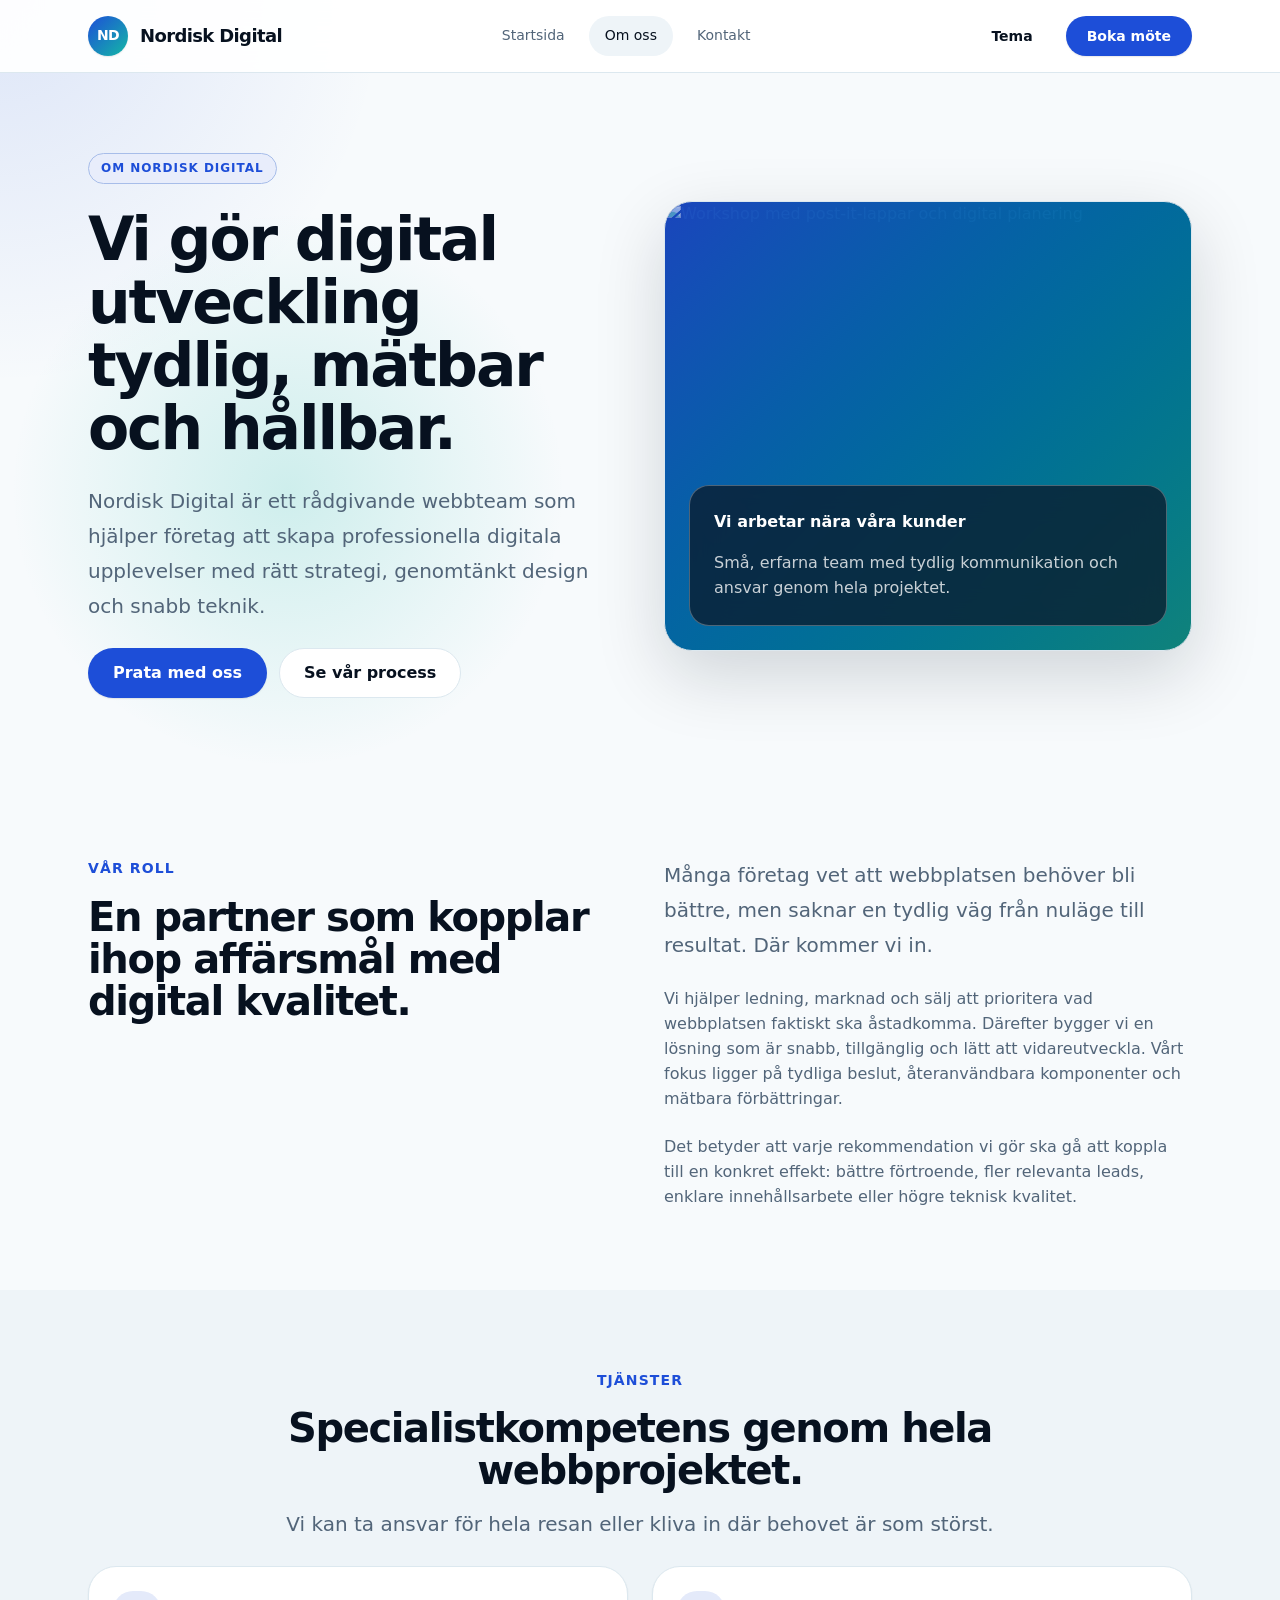
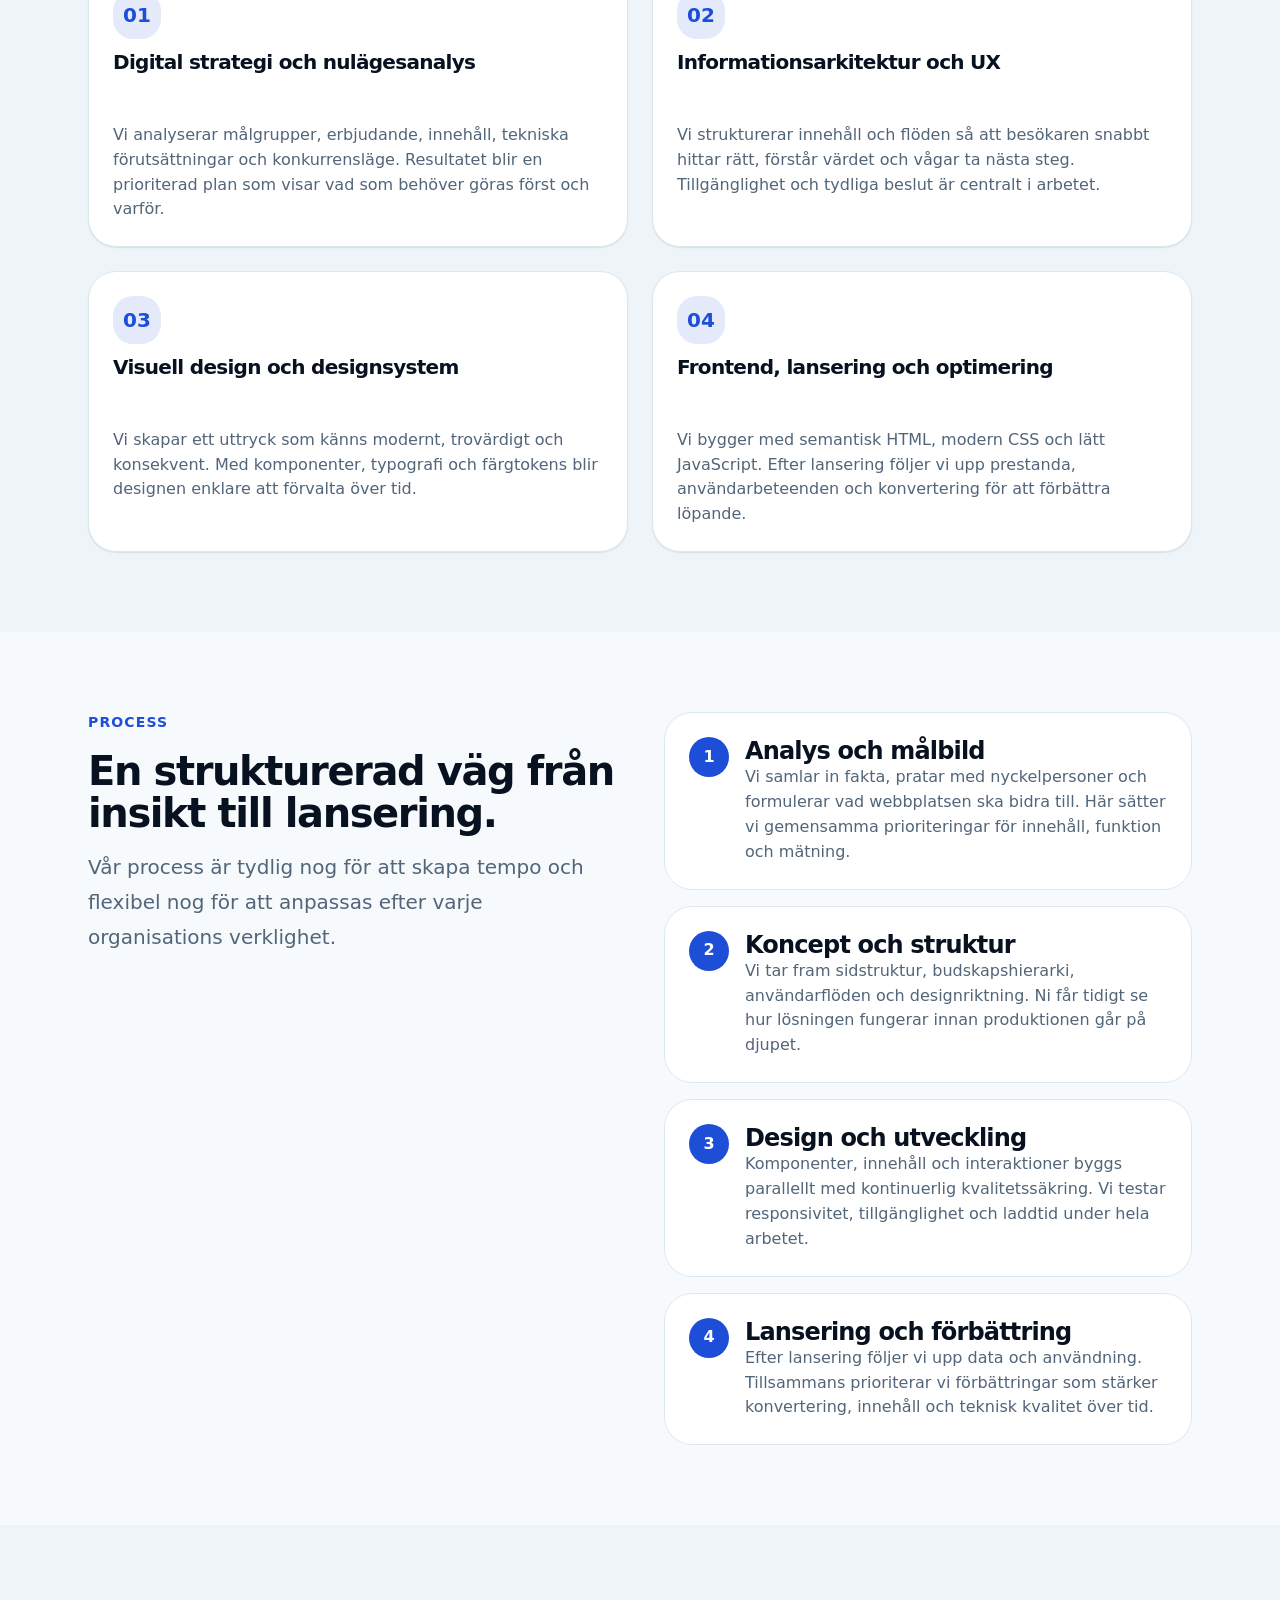
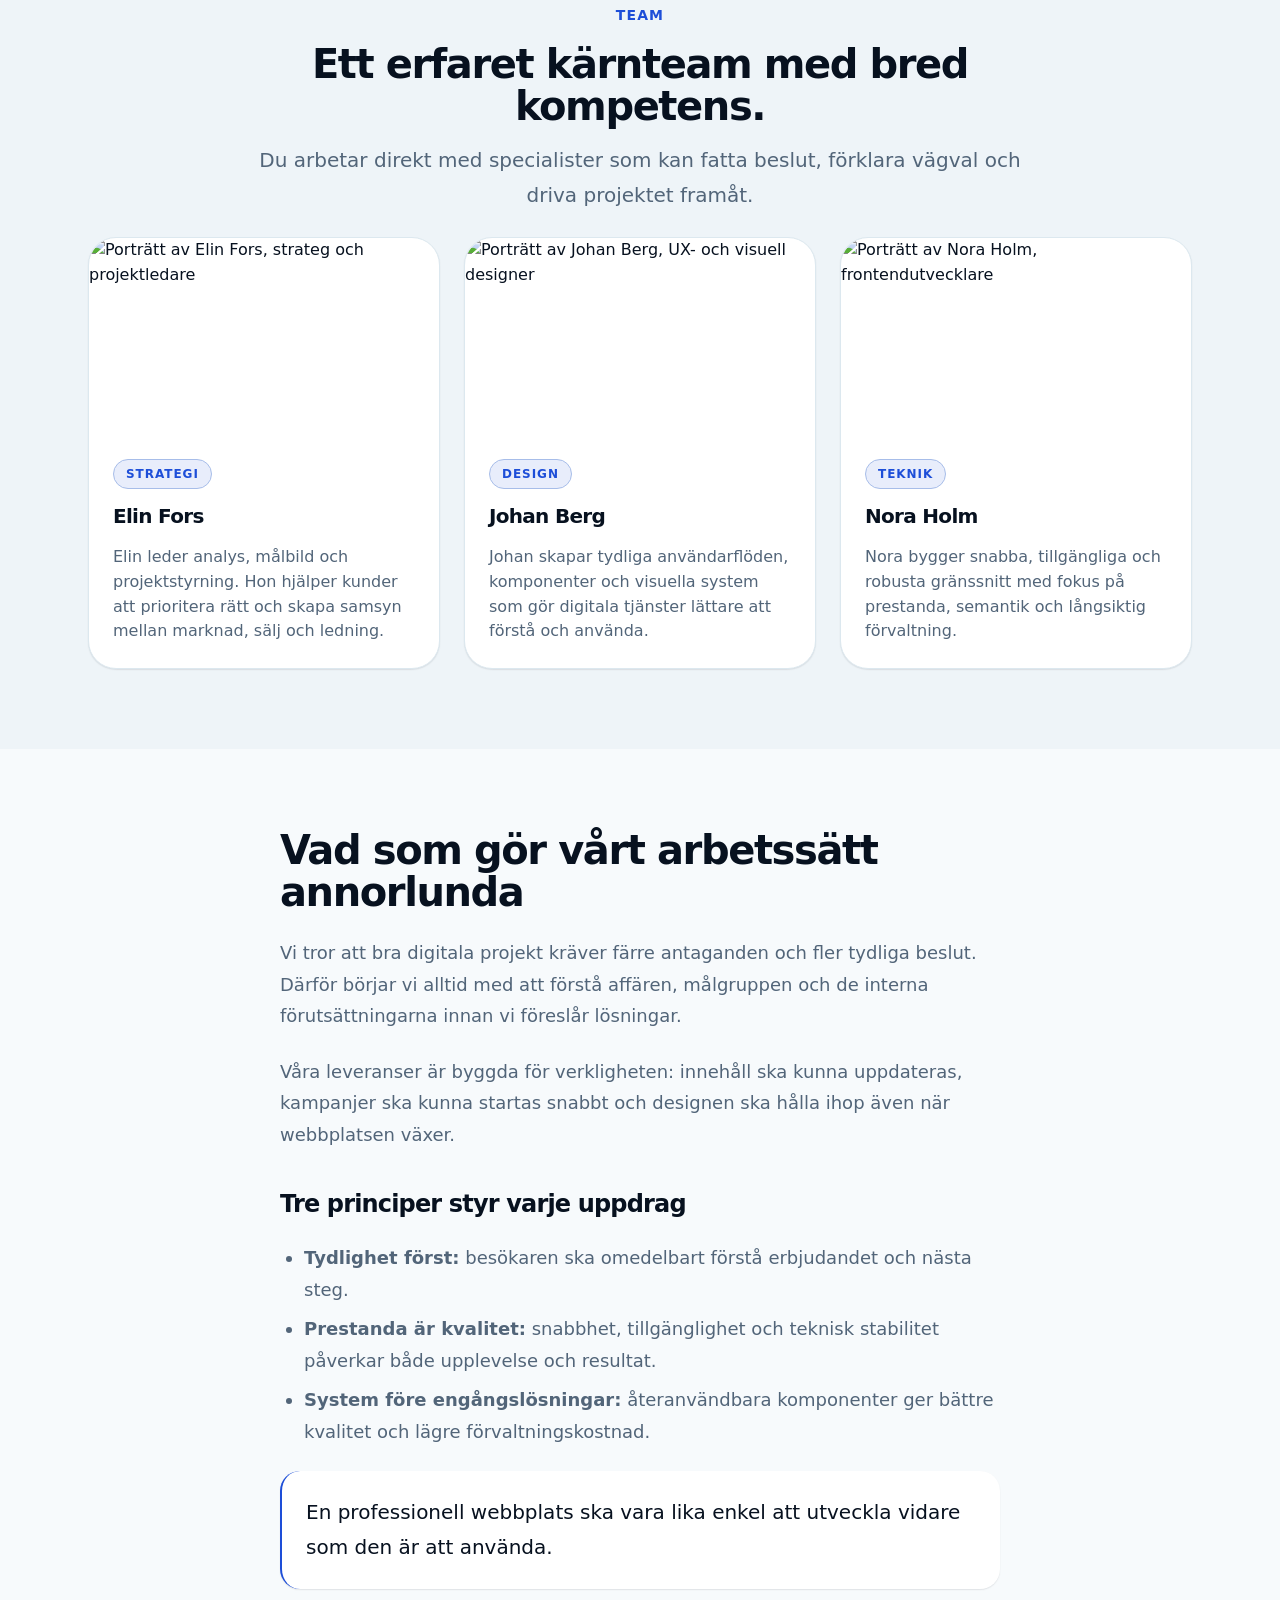
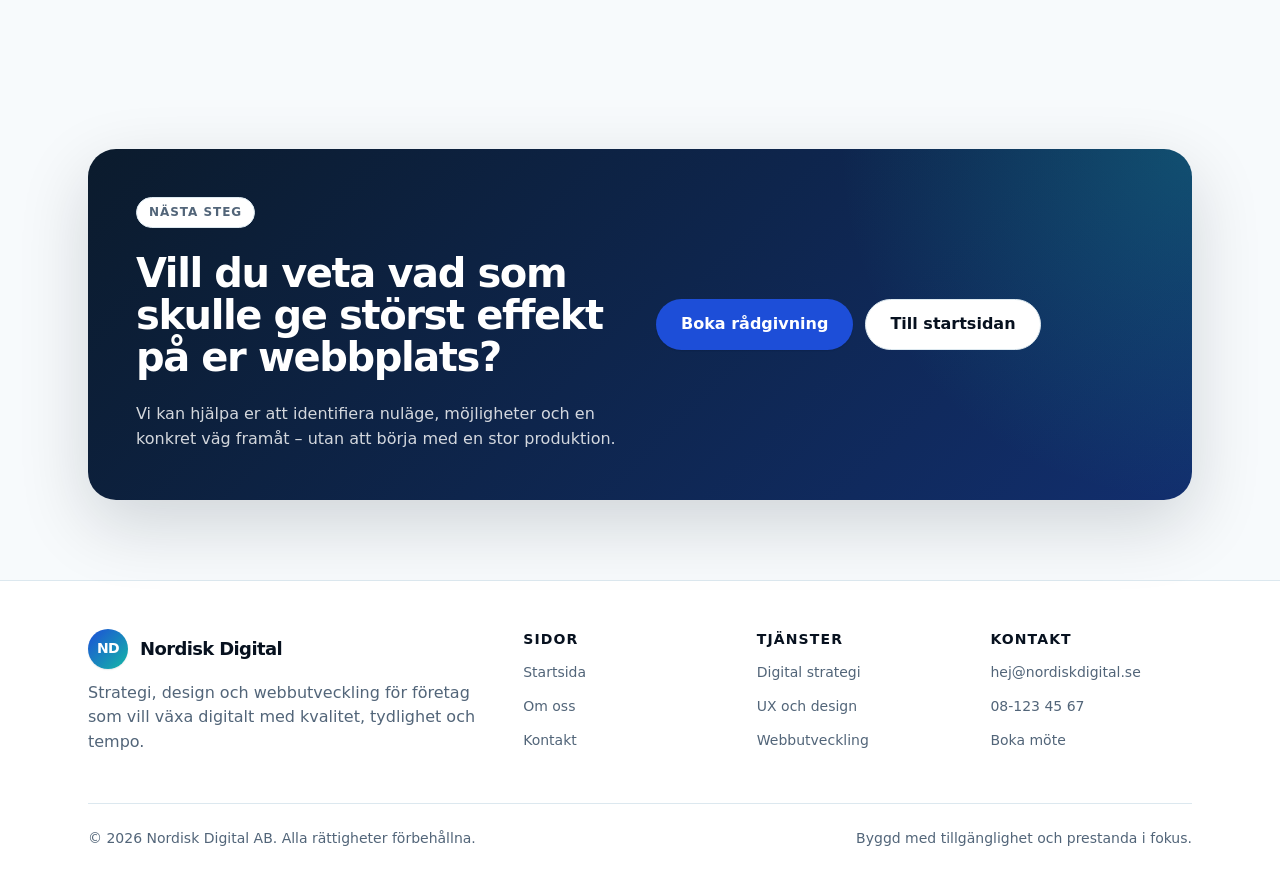
==== about.html @ 312b7e84 "Generate site via Klar (6 files)" ====
<!DOCTYPE html>
<html lang="sv">
<head>
  <meta charset="utf-8" />
  <meta name="viewport" content="width=device-width, initial-scale=1" />
  <title>Om oss | Nordisk Digital</title>
  <meta name="description" content="Lär känna Nordisk Digital: ett svenskt team för digital strategi, UX, design och webbutveckling. Läs om våra tjänster, vår process och vårt team." />
  <link rel="canonical" href="about.html" />
  <link rel="stylesheet" href="/style.css" />
  <script src="script.js" defer></script>
</head>
<body>
  <header class="site-header">
    <div class="container header-inner">
      <a class="brand" href="index.html" aria-label="Nordisk Digital startsida">
        <span class="brand-mark">ND</span>
        <span>Nordisk Digital</span>
      </a>

      <nav class="nav-menu" id="primary-navigation" aria-label="Huvudmeny">
        <a class="nav-link" href="index.html">Startsida</a>
        <a class="nav-link" href="about.html" aria-current="page">Om oss</a>
        <a class="nav-link" href="contact.html">Kontakt</a>
      </nav>

      <div class="header-actions">
        <button class="btn btn-ghost" type="button" aria-label="Toggle theme">Tema</button>
        <a class="btn btn-primary" href="contact.html">Boka möte</a>
      </div>

      <button class="mobile-toggle" type="button" aria-label="Öppna meny" aria-expanded="false" aria-controls="primary-navigation">
        <span class="mobile-toggle__bars"></span>
      </button>
    </div>
  </header>

  <main>
    <section class="hero">
      <div class="container hero__grid">
        <div class="hero__content reveal">
          <span class="badge badge-primary">Om Nordisk Digital</span>
          <h1>Vi gör digital utveckling tydlig, mätbar och hållbar.</h1>
          <p class="hero__lead">Nordisk Digital är ett rådgivande webbteam som hjälper företag att skapa professionella digitala upplevelser med rätt strategi, genomtänkt design och snabb teknik.</p>
          <div class="hero__actions">
            <a class="btn btn-primary btn-lg" href="contact.html">Prata med oss</a>
            <a class="btn btn-outline btn-lg" href="#process">Se vår process</a>
          </div>
        </div>

        <div class="hero__visual reveal">
          <img src="https://images.unsplash.com/photo-1517245386807-bb43f82c33c4?auto=format&fit=crop&w=1400&q=80" alt="Workshop med post-it-lappar och digital planering" />
          <div class="hero-panel">
            <strong>Vi arbetar nära våra kunder</strong>
            <p>Små, erfarna team med tydlig kommunikation och ansvar genom hela projektet.</p>
          </div>
        </div>
      </div>
    </section>

    <section class="section pt-0">
      <div class="container split">
        <div class="section-heading reveal">
          <span class="section-kicker">Vår roll</span>
          <h2>En partner som kopplar ihop affärsmål med digital kvalitet.</h2>
        </div>
        <div class="stack reveal">
          <p class="lead">Många företag vet att webbplatsen behöver bli bättre, men saknar en tydlig väg från nuläge till resultat. Där kommer vi in.</p>
          <p>Vi hjälper ledning, marknad och sälj att prioritera vad webbplatsen faktiskt ska åstadkomma. Därefter bygger vi en lösning som är snabb, tillgänglig och lätt att vidareutveckla. Vårt fokus ligger på tydliga beslut, återanvändbara komponenter och mätbara förbättringar.</p>
          <p>Det betyder att varje rekommendation vi gör ska gå att koppla till en konkret effekt: bättre förtroende, fler relevanta leads, enklare innehållsarbete eller högre teknisk kvalitet.</p>
        </div>
      </div>
    </section>

    <section class="section section-muted">
      <div class="container stack">
        <div class="section-heading section-heading--center reveal">
          <span class="section-kicker">Tjänster</span>
          <h2>Specialistkompetens genom hela webbprojektet.</h2>
          <p class="lead">Vi kan ta ansvar för hela resan eller kliva in där behovet är som störst.</p>
        </div>

        <div class="grid grid-cols-1 md:grid-cols-2 gap-6">
          <article class="card service-card reveal">
            <div class="card__header">
              <span class="icon-box">01</span>
              <h3 class="card__title">Digital strategi och nulägesanalys</h3>
            </div>
            <div class="card__body">
              <p class="card__text">Vi analyserar målgrupper, erbjudande, innehåll, tekniska förutsättningar och konkurrensläge. Resultatet blir en prioriterad plan som visar vad som behöver göras först och varför.</p>
            </div>
          </article>

          <article class="card service-card reveal">
            <div class="card__header">
              <span class="icon-box">02</span>
              <h3 class="card__title">Informationsarkitektur och UX</h3>
            </div>
            <div class="card__body">
              <p class="card__text">Vi strukturerar innehåll och flöden så att besökaren snabbt hittar rätt, förstår värdet och vågar ta nästa steg. Tillgänglighet och tydliga beslut är centralt i arbetet.</p>
            </div>
          </article>

          <article class="card service-card reveal">
            <div class="card__header">
              <span class="icon-box">03</span>
              <h3 class="card__title">Visuell design och designsystem</h3>
            </div>
            <div class="card__body">
              <p class="card__text">Vi skapar ett uttryck som känns modernt, trovärdigt och konsekvent. Med komponenter, typografi och färgtokens blir designen enklare att förvalta över tid.</p>
            </div>
          </article>

          <article class="card service-card reveal">
            <div class="card__header">
              <span class="icon-box">04</span>
              <h3 class="card__title">Frontend, lansering och optimering</h3>
            </div>
            <div class="card__body">
              <p class="card__text">Vi bygger med semantisk HTML, modern CSS och lätt JavaScript. Efter lansering följer vi upp prestanda, användarbeteenden och konvertering för att förbättra löpande.</p>
            </div>
          </article>
        </div>
      </div>
    </section>

    <section class="section" id="process">
      <div class="container split">
        <div class="section-heading reveal">
          <span class="section-kicker">Process</span>
          <h2>En strukturerad väg från insikt till lansering.</h2>
          <p class="lead">Vår process är tydlig nog för att skapa tempo och flexibel nog för att anpassas efter varje organisations verklighet.</p>
        </div>

        <div class="process-list">
          <article class="process-step reveal">
            <div>
              <h3>Analys och målbild</h3>
              <p>Vi samlar in fakta, pratar med nyckelpersoner och formulerar vad webbplatsen ska bidra till. Här sätter vi gemensamma prioriteringar för innehåll, funktion och mätning.</p>
            </div>
          </article>

          <article class="process-step reveal">
            <div>
              <h3>Koncept och struktur</h3>
              <p>Vi tar fram sidstruktur, budskapshierarki, användarflöden och designriktning. Ni får tidigt se hur lösningen fungerar innan produktionen går på djupet.</p>
            </div>
          </article>

          <article class="process-step reveal">
            <div>
              <h3>Design och utveckling</h3>
              <p>Komponenter, innehåll och interaktioner byggs parallellt med kontinuerlig kvalitetssäkring. Vi testar responsivitet, tillgänglighet och laddtid under hela arbetet.</p>
            </div>
          </article>

          <article class="process-step reveal">
            <div>
              <h3>Lansering och förbättring</h3>
              <p>Efter lansering följer vi upp data och användning. Tillsammans prioriterar vi förbättringar som stärker konvertering, innehåll och teknisk kvalitet över tid.</p>
            </div>
          </article>
        </div>
      </div>
    </section>

    <section class="section section-muted">
      <div class="container stack">
        <div class="section-heading section-heading--center reveal">
          <span class="section-kicker">Team</span>
          <h2>Ett erfaret kärnteam med bred kompetens.</h2>
          <p class="lead">Du arbetar direkt med specialister som kan fatta beslut, förklara vägval och driva projektet framåt.</p>
        </div>

        <div class="grid grid-cols-1 md:grid-cols-3 gap-6">
          <article class="card team-card reveal">
            <img class="aspect-video object-cover" src="https://images.unsplash.com/photo-1544723795-3fb6469f5b39?auto=format&fit=crop&w=900&q=80" alt="Porträtt av Elin Fors, strateg och projektledare" />
            <div class="card__body">
              <span class="badge badge-primary">Strategi</span>
              <h3 class="card__title">Elin Fors</h3>
              <p>Elin leder analys, målbild och projektstyrning. Hon hjälper kunder att prioritera rätt och skapa samsyn mellan marknad, sälj och ledning.</p>
            </div>
          </article>

          <article class="card team-card reveal">
            <img class="aspect-video object-cover" src="https://images.unsplash.com/photo-1500648767791-00dcc994a43e?auto=format&fit=crop&w=900&q=80" alt="Porträtt av Johan Berg, UX- och visuell designer" />
            <div class="card__body">
              <span class="badge badge-primary">Design</span>
              <h3 class="card__title">Johan Berg</h3>
              <p>Johan skapar tydliga användarflöden, komponenter och visuella system som gör digitala tjänster lättare att förstå och använda.</p>
            </div>
          </article>

          <article class="card team-card reveal">
            <img class="aspect-video object-cover" src="https://images.unsplash.com/photo-1580489944761-15a19d654956?auto=format&fit=crop&w=900&q=80" alt="Porträtt av Nora Holm, frontendutvecklare" />
            <div class="card__body">
              <span class="badge badge-primary">Teknik</span>
              <h3 class="card__title">Nora Holm</h3>
              <p>Nora bygger snabba, tillgängliga och robusta gränssnitt med fokus på prestanda, semantik och långsiktig förvaltning.</p>
            </div>
          </article>
        </div>
      </div>
    </section>

    <section class="section">
      <article class="container-narrow prose reveal">
        <h2>Vad som gör vårt arbetssätt annorlunda</h2>
        <p>Vi tror att bra digitala projekt kräver färre antaganden och fler tydliga beslut. Därför börjar vi alltid med att förstå affären, målgruppen och de interna förutsättningarna innan vi föreslår lösningar.</p>
        <p>Våra leveranser är byggda för verkligheten: innehåll ska kunna uppdateras, kampanjer ska kunna startas snabbt och designen ska hålla ihop även när webbplatsen växer.</p>
        <h3>Tre principer styr varje uppdrag</h3>
        <ul>
          <li><strong>Tydlighet först:</strong> besökaren ska omedelbart förstå erbjudandet och nästa steg.</li>
          <li><strong>Prestanda är kvalitet:</strong> snabbhet, tillgänglighet och teknisk stabilitet påverkar både upplevelse och resultat.</li>
          <li><strong>System före engångslösningar:</strong> återanvändbara komponenter ger bättre kvalitet och lägre förvaltningskostnad.</li>
        </ul>
        <blockquote>En professionell webbplats ska vara lika enkel att utveckla vidare som den är att använda.</blockquote>
      </article>
    </section>

    <section class="section pt-0">
      <div class="container">
        <div class="cta reveal">
          <div class="grid grid-cols-1 md:grid-cols-2 gap-8 items-center">
            <div class="stack">
              <span class="badge">Nästa steg</span>
              <h2>Vill du veta vad som skulle ge störst effekt på er webbplats?</h2>
              <p>Vi kan hjälpa er att identifiera nuläge, möjligheter och en konkret väg framåt – utan att börja med en stor produktion.</p>
            </div>
            <div class="cluster justify-start md:items-center">
              <a class="btn btn-primary btn-lg" href="contact.html">Boka rådgivning</a>
              <a class="btn btn-outline btn-lg" href="index.html">Till startsidan</a>
            </div>
          </div>
        </div>
      </div>
    </section>
  </main>

  <footer class="site-footer">
    <div class="container">
      <div class="footer-grid">
        <div class="footer-col">
          <a class="brand" href="index.html" aria-label="Nordisk Digital startsida">
            <span class="brand-mark">ND</span>
            <span>Nordisk Digital</span>
          </a>
          <p>Strategi, design och webbutveckling för företag som vill växa digitalt med kvalitet, tydlighet och tempo.</p>
        </div>

        <div class="footer-col">
          <strong class="footer-title">Sidor</strong>
          <a class="footer-link" href="index.html">Startsida</a>
          <a class="footer-link" href="about.html">Om oss</a>
          <a class="footer-link" href="contact.html">Kontakt</a>
        </div>

        <div class="footer-col">
          <strong class="footer-title">Tjänster</strong>
          <a class="footer-link" href="about.html">Digital strategi</a>
          <a class="footer-link" href="about.html">UX och design</a>
          <a class="footer-link" href="about.html">Webbutveckling</a>
        </div>

        <div class="footer-col">
          <strong class="footer-title">Kontakt</strong>
          <a class="footer-link" href="mailto:hej@nordiskdigital.se">hej@nordiskdigital.se</a>
          <a class="footer-link" href="tel:+4681234567">08-123 45 67</a>
          <a class="footer-link" href="contact.html">Boka möte</a>
        </div>
      </div>

      <div class="footer-bottom">
        <span>© 2026 Nordisk Digital AB. Alla rättigheter förbehållna.</span>
        <span>Byggd med tillgänglighet och prestanda i fokus.</span>
      </div>
    </div>
  </footer>
</body>
</html>
---- style.css ----
/* Assumptions: Modern Swedish B2B company website for a professional consulting/digital services firm. Brand direction: calm Nordic blue + teal accent, clean system sans typography, polished card-based layout, three pages plus reusable design-system catalog. */

/* ==========================================================================
   1. Design tokens
   ========================================================================== */

:root {
  /* Raw palette */
  --color-white: #ffffff;
  --color-black: #07111f;

  --color-slate-50: #f7fafc;
  --color-slate-100: #eef4f8;
  --color-slate-200: #dce8ef;
  --color-slate-300: #bed0dc;
  --color-slate-500: #64788a;
  --color-slate-600: #526579;
  --color-slate-700: #33475b;
  --color-slate-800: #1d3044;
  --color-slate-900: #0b1b2d;
  --color-slate-950: #07111f;

  --color-blue-500: #2563eb;
  --color-blue-600: #1d4ed8;
  --color-blue-700: #1e40af;
  --color-teal-400: #2dd4bf;
  --color-teal-500: #14b8a6;
  --color-teal-700: #0f766e;
  --color-amber-400: #fbbf24;
  --color-red-500: #ef4444;
  --color-red-600: #dc2626;

  /* Semantic color tokens */
  --background: var(--color-slate-50);
  --foreground: var(--color-slate-950);
  --primary: var(--color-blue-600);
  --primary-hover: var(--color-blue-700);
  --primary-foreground: var(--color-white);
  --secondary: var(--color-slate-100);
  --secondary-foreground: var(--color-slate-900);
  --muted: var(--color-slate-100);
  --muted-foreground: var(--color-slate-600);
  --accent: var(--color-teal-500);
  --accent-foreground: var(--color-slate-950);
  --destructive: var(--color-red-600);
  --destructive-foreground: var(--color-white);
  --border: var(--color-slate-200);
  --input: var(--color-white);
  --ring: var(--color-blue-500);
  --card: var(--color-white);
  --card-foreground: var(--color-slate-950);
  --surface-strong: var(--color-slate-900);
  --surface-strong-foreground: var(--color-white);

  /* Typography */
  --font-sans: Inter, ui-sans-serif, system-ui, -apple-system, BlinkMacSystemFont, "Segoe UI", sans-serif;

  --text-xs: 0.75rem;
  --text-sm: 0.875rem;
  --text-base: 1rem;
  --text-lg: 1.125rem;
  --text-xl: 1.25rem;
  --text-2xl: 1.5rem;
  --text-3xl: 1.875rem;
  --text-4xl: 2.5rem;
  --text-5xl: 3.75rem;

  --font-normal: 400;
  --font-medium: 500;
  --font-semibold: 650;
  --font-bold: 760;

  --leading-tight: 1.05;
  --leading-snug: 1.18;
  --leading-normal: 1.55;
  --leading-relaxed: 1.75;

  --tracking-tight: -0.035em;
  --tracking-normal: 0;
  --tracking-wide: 0.08em;

  /* Spacing */
  --space-0: 0;
  --space-1: 0.25rem;
  --space-2: 0.5rem;
  --space-3: 0.75rem;
  --space-4: 1rem;
  --space-5: 1.25rem;
  --space-6: 1.5rem;
  --space-8: 2rem;
  --space-10: 2.5rem;
  --space-12: 3rem;
  --space-16: 4rem;
  --space-20: 5rem;
  --space-24: 6rem;

  /* Layout */
  --content-width: 72rem;
  --content-narrow: 48rem;
  --content-wide: 88rem;
  --header-height: 4.5rem;
  --hero-visual-height: 28rem;

  /* Borders, radius, shadows, motion */
  --border-width-0: 0;
  --border-width-1: 1px;
  --border-width-2: 2px;

  --radius-none: 0;
  --radius-sm: 0.5rem;
  --radius-md: 0.875rem;
  --radius-lg: 1.25rem;
  --radius-xl: 1.75rem;
  --radius-full: 999px;

  --shadow-none: none;
  --shadow-sm: 0 1px 2px rgb(7 17 31 / 0.06), 0 1px 1px rgb(7 17 31 / 0.04);
  --shadow-md: 0 14px 35px rgb(7 17 31 / 0.10);
  --shadow-lg: 0 24px 70px rgb(7 17 31 / 0.16);

  --transition-fast: 160ms ease;
  --transition-base: 240ms ease;
  --transition-slow: 420ms ease;
}

/* ==========================================================================
   2. Reset & base
   ========================================================================== */

*,
*::before,
*::after {
  box-sizing: border-box;
}

html {
  min-height: 100%;
  scroll-behavior: smooth;
  color-scheme: light;
}

body {
  min-height: 100%;
  margin: var(--space-0);
  background:
    radial-gradient(circle at top left, color-mix(in srgb, var(--primary) 12%, transparent), transparent 24rem),
    var(--background);
  color: var(--foreground);
  font-family: var(--font-sans);
  font-size: var(--text-base);
  font-weight: var(--font-normal);
  line-height: var(--leading-normal);
  text-rendering: optimizeLegibility;
  -webkit-font-smoothing: antialiased;
}

body.no-scroll {
  overflow: hidden;
}

h1,
h2,
h3,
h4,
h5,
h6,
p,
figure,
blockquote,
dl,
dd {
  margin: var(--space-0);
}

h1,
h2,
h3,
h4,
h5,
h6 {
  color: var(--foreground);
  font-weight: var(--font-bold);
  letter-spacing: var(--tracking-tight);
  line-height: var(--leading-tight);
}

h1 {
  font-size: clamp(var(--text-4xl), 6vw, var(--text-5xl));
}

h2 {
  font-size: clamp(var(--text-3xl), 4vw, var(--text-4xl));
}

h3 {
  font-size: var(--text-2xl);
  line-height: var(--leading-snug);
}

h4 {
  font-size: var(--text-xl);
  line-height: var(--leading-snug);
}

p {
  color: var(--muted-foreground);
}

a {
  color: var(--primary);
  text-decoration: none;
  transition: color var(--transition-fast), background-color var(--transition-fast), border-color var(--transition-fast), transform var(--transition-fast), box-shadow var(--transition-fast);
}

a:hover {
  color: var(--primary-hover);
}

button,
input,
textarea,
select {
  font: inherit;
}

button {
  border: var(--border-width-0);
  cursor: pointer;
}

img,
svg {
  display: block;
  max-width: 100%;
}

img {
  height: auto;
}

:focus-visible {
  outline: var(--border-width-2) solid var(--ring);
  outline-offset: var(--space-1);
}

::selection {
  background: color-mix(in srgb, var(--accent) 42%, transparent);
}

/* ==========================================================================
   3. Layout primitives
   ========================================================================== */

.container,
.container-narrow,
.container-wide {
  width: 100%;
  margin-inline: auto;
  padding-inline: var(--space-4);
}

.container {
  max-width: var(--content-width);
}

.container-narrow {
  max-width: var(--content-narrow);
}

.container-wide {
  max-width: var(--content-wide);
}

.section {
  padding-block: var(--space-16);
}

.section-muted {
  background: var(--muted);
}

.section-strong {
  background: var(--surface-strong);
  color: var(--surface-strong-foreground);
}

.section-strong h1,
.section-strong h2,
.section-strong h3,
.section-strong h4,
.section-strong p {
  color: inherit;
}

.stack {
  display: flex;
  flex-direction: column;
  gap: var(--space-6);
}

.cluster {
  display: flex;
  flex-wrap: wrap;
  align-items: center;
  gap: var(--space-3);
}

.split {
  display: grid;
  gap: var(--space-12);
}

.grid-auto {
  display: grid;
  grid-template-columns: 1fr;
  gap: var(--space-6);
}

/* ==========================================================================
   4. Semantic components
   ========================================================================== */

/* Header & navigation */

.site-header {
  position: sticky;
  top: var(--space-0);
  z-index: 40;
  min-height: var(--header-height);
  border-bottom: var(--border-width-1) solid var(--border);
  background: color-mix(in srgb, var(--card) 92%, transparent);
  color: var(--foreground);
  backdrop-filter: blur(18px);
}

.header-inner {
  display: flex;
  min-height: var(--header-height);
  align-items: center;
  justify-content: space-between;
  gap: var(--space-4);
}

.brand {
  display: inline-flex;
  align-items: center;
  gap: var(--space-3);
  color: var(--foreground);
  font-size: var(--text-lg);
  font-weight: var(--font-bold);
  letter-spacing: var(--tracking-tight);
}

.brand:hover {
  color: var(--foreground);
}

.brand-mark {
  display: inline-flex;
  width: var(--space-10);
  height: var(--space-10);
  align-items: center;
  justify-content: center;
  border-radius: var(--radius-lg);
  background: linear-gradient(135deg, var(--primary), var(--accent));
  color: var(--primary-foreground);
  box-shadow: var(--shadow-sm);
  font-size: var(--text-sm);
  font-weight: var(--font-bold);
}

.nav-menu {
  position: fixed;
  inset: var(--header-height) var(--space-4) auto var(--space-4);
  display: none;
  flex-direction: column;
  gap: var(--space-2);
  padding: var(--space-4);
  border: var(--border-width-1) solid var(--border);
  border-radius: var(--radius-lg);
  background: var(--card);
  box-shadow: var(--shadow-lg);
}

.nav-menu.is-open {
  display: flex;
}

.nav-link {
  display: inline-flex;
  align-items: center;
  justify-content: center;
  min-height: var(--space-10);
  padding-inline: var(--space-4);
  border-radius: var(--radius-full);
  color: var(--muted-foreground);
  font-size: var(--text-sm);
  font-weight: var(--font-medium);
}

.nav-link:hover,
.nav-link[aria-current="page"] {
  background: var(--secondary);
  color: var(--foreground);
}

.header-actions {
  display: none;
  align-items: center;
  gap: var(--space-3);
}

.mobile-toggle {
  display: inline-flex;
  width: var(--space-10);
  height: var(--space-10);
  align-items: center;
  justify-content: center;
  border: var(--border-width-1) solid var(--border);
  border-radius: var(--radius-full);
  background: var(--card);
  color: var(--foreground);
}

.mobile-toggle__bars,
.mobile-toggle__bars::before,
.mobile-toggle__bars::after {
  display: block;
  width: var(--space-5);
  height: var(--border-width-2);
  border-radius: var(--radius-full);
  background: currentColor;
  transition: transform var(--transition-fast), opacity var(--transition-fast);
}

.mobile-toggle__bars {
  position: relative;
}

.mobile-toggle__bars::before,
.mobile-toggle__bars::after {
  position: absolute;
  content: "";
  left: var(--space-0);
}

.mobile-toggle__bars::before {
  transform: translateY(calc(var(--space-2) * -1));
}

.mobile-toggle__bars::after {
  transform: translateY(var(--space-2));
}

.mobile-toggle[aria-expanded="true"] .mobile-toggle__bars {
  background: transparent;
}

.mobile-toggle[aria-expanded="true"] .mobile-toggle__bars::before {
  transform: rotate(45deg);
}

.mobile-toggle[aria-expanded="true"] .mobile-toggle__bars::after {
  transform: rotate(-45deg);
}

/* Buttons and links */

.btn {
  display: inline-flex;
  min-height: var(--space-10);
  align-items: center;
  justify-content: center;
  gap: var(--space-2);
  padding: var(--space-3) var(--space-5);
  border: var(--border-width-1) solid transparent;
  border-radius: var(--radius-full);
  font-size: var(--text-sm);
  font-weight: var(--font-semibold);
  line-height: var(--leading-tight);
  text-align: center;
  transition: transform var(--transition-fast), background-color var(--transition-fast), color var(--transition-fast), border-color var(--transition-fast), box-shadow var(--transition-fast);
}

.btn:hover {
  transform: translateY(calc(var(--space-1) * -1));
}

.btn-primary {
  background: var(--primary);
  color: var(--primary-foreground);
  box-shadow: var(--shadow-sm);
}

.btn-primary:hover {
  background: var(--primary-hover);
  color: var(--primary-foreground);
  box-shadow: var(--shadow-md);
}

.btn-secondary {
  background: var(--secondary);
  color: var(--secondary-foreground);
}

.btn-secondary:hover {
  background: color-mix(in srgb, var(--secondary) 72%, var(--primary));
  color: var(--secondary-foreground);
}

.btn-outline {
  border-color: var(--border);
  background: var(--card);
  color: var(--foreground);
}

.btn-outline:hover {
  border-color: var(--primary);
  color: var(--primary);
}

.btn-ghost {
  background: transparent;
  color: var(--foreground);
}

.btn-ghost:hover {
  background: var(--secondary);
  color: var(--foreground);
}

.btn-lg {
  min-height: var(--space-12);
  padding: var(--space-4) var(--space-6);
  font-size: var(--text-base);
}

.cta-link {
  display: inline-flex;
  align-items: center;
  gap: var(--space-2);
  color: var(--primary);
  font-weight: var(--font-semibold);
}

.cta-link:hover {
  gap: var(--space-3);
}

/* Badges */

.badge {
  display: inline-flex;
  width: fit-content;
  align-items: center;
  gap: var(--space-2);
  padding: var(--space-2) var(--space-3);
  border: var(--border-width-1) solid var(--border);
  border-radius: var(--radius-full);
  background: var(--card);
  color: var(--muted-foreground);
  font-size: var(--text-xs);
  font-weight: var(--font-semibold);
  letter-spacing: var(--tracking-wide);
  line-height: var(--leading-tight);
  text-transform: uppercase;
}

.badge-primary {
  border-color: color-mix(in srgb, var(--primary) 28%, var(--border));
  background: color-mix(in srgb, var(--primary) 10%, var(--card));
  color: var(--primary);
}

.badge-accent {
  border-color: color-mix(in srgb, var(--accent) 36%, var(--border));
  background: color-mix(in srgb, var(--accent) 14%, var(--card));
  color: var(--accent-foreground);
}

/* Cards */

.card {
  overflow: hidden;
  border: var(--border-width-1) solid var(--border);
  border-radius: var(--radius-xl);
  background: var(--card);
  color: var(--card-foreground);
  box-shadow: var(--shadow-sm);
  transition: transform var(--transition-base), box-shadow var(--transition-base), border-color var(--transition-base);
}

.card:hover {
  transform: translateY(calc(var(--space-1) * -1));
  box-shadow: var(--shadow-md);
}

.card__header,
.card__body,
.card__footer {
  padding: var(--space-6);
}

.card__header {
  display: flex;
  flex-direction: column;
  gap: var(--space-3);
}

.card__body {
  display: flex;
  flex-direction: column;
  gap: var(--space-4);
}

.card__footer {
  display: flex;
  align-items: center;
  justify-content: space-between;
  gap: var(--space-4);
  border-top: var(--border-width-1) solid var(--border);
}

.card__title {
  font-size: var(--text-xl);
  font-weight: var(--font-bold);
  letter-spacing: var(--tracking-tight);
  line-height: var(--leading-snug);
}

.card__text {
  color: var(--muted-foreground);
}

.icon-box {
  display: inline-flex;
  width: var(--space-12);
  height: var(--space-12);
  align-items: center;
  justify-content: center;
  border-radius: var(--radius-lg);
  background: color-mix(in srgb, var(--primary) 12%, var(--card));
  color: var(--primary);
  font-size: var(--text-xl);
  font-weight: var(--font-bold);
}

.service-card,
.benefit-card,
.team-card,
.process-card,
.testimonial-card {
  height: 100%;
}

.testimonial-card {
  display: flex;
  flex-direction: column;
  gap: var(--space-6);
  padding: var(--space-6);
}

.testimonial-card blockquote {
  color: var(--foreground);
  font-size: var(--text-lg);
  font-weight: var(--font-medium);
  line-height: var(--leading-relaxed);
}

.avatar-row {
  display: flex;
  align-items: center;
  gap: var(--space-3);
}

.avatar {
  display: inline-flex;
  width: var(--space-12);
  height: var(--space-12);
  flex-shrink: 0;
  align-items: center;
  justify-content: center;
  overflow: hidden;
  border-radius: var(--radius-full);
  background: linear-gradient(135deg, var(--primary), var(--accent));
  color: var(--primary-foreground);
  font-weight: var(--font-bold);
}

.avatar img {
  width: 100%;
  height: 100%;
  object-fit: cover;
}

/* Hero */

.hero {
  position: relative;
  overflow: hidden;
  padding-block: var(--space-16);
}

.hero::before {
  position: absolute;
  inset: auto auto var(--space-0) var(--space-0);
  width: 36rem;
  height: 36rem;
  border-radius: var(--radius-full);
  background: radial-gradient(circle, color-mix(in srgb, var(--accent) 18%, transparent), transparent 68%);
  content: "";
  pointer-events: none;
}

.hero__grid {
  position: relative;
  display: grid;
  align-items: center;
  gap: var(--space-12);
}

.hero__content {
  display: flex;
  flex-direction: column;
  align-items: flex-start;
  gap: var(--space-6);
}

.hero__lead {
  max-width: var(--content-narrow);
  color: var(--muted-foreground);
  font-size: var(--text-xl);
  line-height: var(--leading-relaxed);
}

.hero__actions {
  display: flex;
  flex-wrap: wrap;
  gap: var(--space-3);
}

.hero__visual {
  position: relative;
  min-height: var(--hero-visual-height);
  overflow: hidden;
  border: var(--border-width-1) solid var(--border);
  border-radius: var(--radius-xl);
  background:
    linear-gradient(135deg, color-mix(in srgb, var(--primary) 85%, var(--color-black)), color-mix(in srgb, var(--accent) 68%, var(--color-black))),
    var(--surface-strong);
  box-shadow: var(--shadow-lg);
}

.hero__visual img {
  width: 100%;
  height: 100%;
  min-height: var(--hero-visual-height);
  object-fit: cover;
  opacity: 0.62;
  mix-blend-mode: screen;
}

.hero-panel {
  position: absolute;
  right: var(--space-6);
  bottom: var(--space-6);
  left: var(--space-6);
  display: grid;
  gap: var(--space-4);
  padding: var(--space-6);
  border: var(--border-width-1) solid color-mix(in srgb, var(--color-white) 28%, transparent);
  border-radius: var(--radius-lg);
  background: color-mix(in srgb, var(--surface-strong) 78%, transparent);
  color: var(--surface-strong-foreground);
  backdrop-filter: blur(16px);
}

.hero-panel p {
  color: color-mix(in srgb, var(--surface-strong-foreground) 78%, transparent);
}

.stat-grid {
  display: grid;
  grid-template-columns: repeat(2, minmax(0, 1fr));
  gap: var(--space-4);
}

.stat-card {
  padding: var(--space-5);
  border: var(--border-width-1) solid var(--border);
  border-radius: var(--radius-lg);
  background: var(--card);
}

.stat-card__value {
  color: var(--foreground);
  font-size: var(--text-3xl);
  font-weight: var(--font-bold);
  letter-spacing: var(--tracking-tight);
  line-height: var(--leading-tight);
}

.stat-card__label {
  color: var(--muted-foreground);
  font-size: var(--text-sm);
}

/* Section headings */

.section-heading {
  display: flex;
  flex-direction: column;
  gap: var(--space-4);
  max-width: var(--content-narrow);
}

.section-heading--center {
  margin-inline: auto;
  text-align: center;
}

.section-kicker {
  color: var(--primary);
  font-size: var(--text-sm);
  font-weight: var(--font-bold);
  letter-spacing: var(--tracking-wide);
  text-transform: uppercase;
}

.lead {
  color: var(--muted-foreground);
  font-size: var(--text-xl);
  line-height: var(--leading-relaxed);
}

/* Process and timeline */

.process-list {
  counter-reset: process;
  display: grid;
  gap: var(--space-4);
}

.process-step {
  counter-increment: process;
  display: grid;
  grid-template-columns: auto 1fr;
  gap: var(--space-4);
  padding: var(--space-6);
  border: var(--border-width-1) solid var(--border);
  border-radius: var(--radius-xl);
  background: var(--card);
}

.process-step::before {
  display: inline-flex;
  width: var(--space-10);
  height: var(--space-10);
  align-items: center;
  justify-content: center;
  border-radius: var(--radius-full);
  background: var(--primary);
  color: var(--primary-foreground);
  content: counter(process);
  font-weight: var(--font-bold);
}

/* Forms */

.form {
  display: grid;
  gap: var(--space-5);
}

.form-row {
  display: grid;
  gap: var(--space-5);
}

.field {
  display: grid;
  gap: var(--space-2);
}

.label {
  color: var(--foreground);
  font-size: var(--text-sm);
  font-weight: var(--font-semibold);
}

.input,
.textarea,
.select {
  width: 100%;
  border: var(--border-width-1) solid var(--border);
  border-radius: var(--radius-md);
  background: var(--input);
  color: var(--foreground);
  padding: var(--space-3) var(--space-4);
  transition: border-color var(--transition-fast), box-shadow var(--transition-fast), background-color var(--transition-fast);
}

.textarea {
  min-height: 9rem;
  resize: vertical;
}

.input:focus,
.textarea:focus,
.select:focus {
  border-color: var(--ring);
  box-shadow: 0 0 0 var(--space-1) color-mix(in srgb, var(--ring) 18%, transparent);
  outline: none;
}

.input[aria-invalid="true"],
.textarea[aria-invalid="true"],
.select[aria-invalid="true"] {
  border-color: var(--destructive);
}

.form-error {
  color: var(--destructive);
  font-size: var(--text-sm);
}

.form-status {
  display: none;
  padding: var(--space-4);
  border: var(--border-width-1) solid color-mix(in srgb, var(--accent) 42%, var(--border));
  border-radius: var(--radius-md);
  background: color-mix(in srgb, var(--accent) 12%, var(--card));
  color: var(--foreground);
}

.form-status.is-visible {
  display: block;
}

/* Contact */

.contact-panel {
  display: grid;
  gap: var(--space-6);
  padding: var(--space-8);
  border: var(--border-width-1) solid var(--border);
  border-radius: var(--radius-xl);
  background: var(--card);
  box-shadow: var(--shadow-sm);
}

.contact-list {
  display: grid;
  gap: var(--space-4);
  padding: var(--space-0);
  margin: var(--space-0);
  list-style: none;
}

.contact-item {
  display: flex;
  gap: var(--space-3);
  align-items: flex-start;
}

.map-placeholder {
  display: grid;
  min-height: 22rem;
  place-items: center;
  overflow: hidden;
  border: var(--border-width-1) solid var(--border);
  border-radius: var(--radius-xl);
  background:
    linear-gradient(90deg, color-mix(in srgb, var(--primary) 10%, transparent) 1px, transparent 1px),
    linear-gradient(color-mix(in srgb, var(--primary) 10%, transparent) 1px, transparent 1px),
    var(--muted);
  background-size: var(--space-8) var(--space-8);
  color: var(--muted-foreground);
  text-align: center;
}

/* CTA */

.cta {
  position: relative;
  overflow: hidden;
  border-radius: var(--radius-xl);
  background:
    radial-gradient(circle at top right, color-mix(in srgb, var(--accent) 26%, transparent), transparent 22rem),
    linear-gradient(135deg, var(--surface-strong), color-mix(in srgb, var(--primary) 38%, var(--surface-strong)));
  color: var(--surface-strong-foreground);
  padding: var(--space-12);
  box-shadow: var(--shadow-lg);
}

.cta h2,
.cta p {
  color: inherit;
}

.cta p {
  opacity: 0.82;
}

/* Rich text */

.prose {
  max-width: var(--content-narrow);
  color: var(--foreground);
  font-size: var(--text-lg);
  line-height: var(--leading-relaxed);
}

.prose > * + * {
  margin-top: var(--space-6);
}

.prose h1,
.prose h2,
.prose h3 {
  margin-top: var(--space-10);
}

.prose h1:first-child,
.prose h2:first-child,
.prose h3:first-child {
  margin-top: var(--space-0);
}

.prose p,
.prose li {
  color: var(--muted-foreground);
}

.prose a {
  color: var(--primary);
  font-weight: var(--font-semibold);
  text-decoration: underline;
  text-underline-offset: var(--space-1);
}

.prose ul,
.prose ol {
  padding-left: var(--space-6);
  margin-bottom: var(--space-0);
}

.prose li + li {
  margin-top: var(--space-2);
}

.prose blockquote {
  padding: var(--space-6);
  border-left: var(--border-width-2) solid var(--primary);
  border-radius: var(--radius-lg);
  background: var(--card);
  color: var(--foreground);
  font-size: var(--text-xl);
  font-weight: var(--font-medium);
  line-height: var(--leading-relaxed);
  box-shadow: var(--shadow-sm);
}

.prose code {
  padding: var(--space-1) var(--space-2);
  border-radius: var(--radius-sm);
  background: var(--secondary);
  color: var(--foreground);
  font-size: 0.9em;
}

.prose img {
  border-radius: var(--radius-xl);
  box-shadow: var(--shadow-md);
}

/* Footer */

.site-footer {
  border-top: var(--border-width-1) solid var(--border);
  background: var(--card);
  color: var(--foreground);
}

.footer-grid {
  display: grid;
  gap: var(--space-8);
  padding-block: var(--space-12);
}

.footer-col {
  display: flex;
  flex-direction: column;
  gap: var(--space-3);
}

.footer-title {
  color: var(--foreground);
  font-size: var(--text-sm);
  font-weight: var(--font-bold);
  letter-spacing: var(--tracking-wide);
  text-transform: uppercase;
}

.footer-link {
  color: var(--muted-foreground);
  font-size: var(--text-sm);
}

.footer-link:hover {
  color: var(--primary);
}

.footer-bottom {
  display: flex;
  flex-direction: column;
  gap: var(--space-4);
  padding-block: var(--space-6);
  border-top: var(--border-width-1) solid var(--border);
  color: var(--muted-foreground);
  font-size: var(--text-sm);
}

/* Animation helpers */

.reveal {
  opacity: 0;
  transform: translateY(var(--space-6));
  transition: opacity var(--transition-slow), transform var(--transition-slow);
}

.reveal.is-visible {
  opacity: 1;
  transform: translateY(var(--space-0));
}

/* ==========================================================================
   5. Utility classes
   ========================================================================== */

/* Background color */
.bg-background { background: var(--background); }
.bg-foreground { background: var(--foreground); }
.bg-primary { background: var(--primary); }
.bg-secondary { background: var(--secondary); }
.bg-muted { background: var(--muted); }
.bg-accent { background: var(--accent); }
.bg-card { background: var(--card); }
.bg-destructive { background: var(--destructive); }
.bg-surface-strong { background: var(--surface-strong); }
.bg-transparent { background: transparent; }

/* Text color */
.text-foreground { color: var(--foreground); }
.text-background { color: var(--background); }
.text-primary { color: var(--primary); }
.text-primary-foreground { color: var(--primary-foreground); }
.text-secondary-foreground { color: var(--secondary-foreground); }
.text-muted-foreground { color: var(--muted-foreground); }
.text-accent-foreground { color: var(--accent-foreground); }
.text-destructive { color: var(--destructive); }
.text-surface-strong-foreground { color: var(--surface-strong-foreground); }
.text-white { color: var(--color-white); }
.text-black { color: var(--color-black); }

/* Border */
.border-0 { border-width: var(--border-width-0); }
.border { border: var(--border-width-1) solid var(--border); }
.border-2 { border: var(--border-width-2) solid var(--border); }
.border-t { border-top: var(--border-width-1) solid var(--border); }
.border-b { border-bottom: var(--border-width-1) solid var(--border); }
.border-l-2 { border-left: var(--border-width-2) solid var(--border); }

/* Border color */
.border-muted { border-color: var(--border); }
.border-foreground { border-color: var(--foreground); }
.border-primary { border-color: var(--primary); }
.border-destructive { border-color: var(--destructive); }
.border-transparent { border-color: transparent; }

/* Font size */
.text-xs { font-size: var(--text-xs); }
.text-sm { font-size: var(--text-sm); }
.text-base { font-size: var(--text-base); }
.text-lg { font-size: var(--text-lg); }
.text-xl { font-size: var(--text-xl); }
.text-2xl { font-size: var(--text-2xl); }
.text-3xl { font-size: var(--text-3xl); }
.text-4xl { font-size: var(--text-4xl); }
.text-5xl { font-size: var(--text-5xl); }

/* Font weight */
.font-normal { font-weight: var(--font-normal); }
.font-medium { font-weight: var(--font-medium); }
.font-semibold { font-weight: var(--font-semibold); }
.font-bold { font-weight: var(--font-bold); }

/* Line height */
.leading-tight { line-height: var(--leading-tight); }
.leading-snug { line-height: var(--leading-snug); }
.leading-normal { line-height: var(--leading-normal); }
.leading-relaxed { line-height: var(--leading-relaxed); }

/* Letter spacing */
.tracking-tight { letter-spacing: var(--tracking-tight); }
.tracking-normal { letter-spacing: var(--tracking-normal); }
.tracking-wide { letter-spacing: var(--tracking-wide); }

/* Text */
.text-left { text-align: left; }
.text-center { text-align: center; }
.text-right { text-align: right; }
.uppercase { text-transform: uppercase; }
.italic { font-style: italic; }
.underline { text-decoration: underline; text-underline-offset: var(--space-1); }
.truncate { overflow: hidden; text-overflow: ellipsis; white-space: nowrap; }
.font-sans { font-family: var(--font-sans); }

/* Display */
.block { display: block; }
.inline-block { display: inline-block; }
.inline { display: inline; }
.flex { display: flex; }
.inline-flex { display: inline-flex; }
.grid { display: grid; }
.hidden { display: none; }

/* Flexbox */
.flex-row { flex-direction: row; }
.flex-col { flex-direction: column; }
.flex-wrap { flex-wrap: wrap; }
.flex-1 { flex: 1 1 0%; }
.flex-shrink-0 { flex-shrink: 0; }
.items-start { align-items: flex-start; }
.items-center { align-items: center; }
.items-end { align-items: flex-end; }
.justify-start { justify-content: flex-start; }
.justify-center { justify-content: center; }
.justify-between { justify-content: space-between; }
.justify-end { justify-content: flex-end; }

/* Grid columns */
.grid-cols-1 { grid-template-columns: 1fr; }
.grid-cols-2 { grid-template-columns: repeat(2, minmax(0, 1fr)); }
.grid-cols-3 { grid-template-columns: repeat(3, minmax(0, 1fr)); }
.grid-cols-4 { grid-template-columns: repeat(4, minmax(0, 1fr)); }
.col-span-1 { grid-column: span 1 / span 1; }
.col-span-2 { grid-column: span 2 / span 2; }
.col-span-full { grid-column: 1 / -1; }

/* Gap */
.gap-1 { gap: var(--space-1); }
.gap-2 { gap: var(--space-2); }
.gap-3 { gap: var(--space-3); }
.gap-4 { gap: var(--space-4); }
.gap-5 { gap: var(--space-5); }
.gap-6 { gap: var(--space-6); }
.gap-8 { gap: var(--space-8); }
.gap-10 { gap: var(--space-10); }
.gap-12 { gap: var(--space-12); }

/* Margin */
.mx-auto { margin-inline: auto; }
.m-0 { margin: var(--space-0); }
.mt-0 { margin-top: var(--space-0); }
.mt-4 { margin-top: var(--space-4); }
.mt-6 { margin-top: var(--space-6); }
.mt-8 { margin-top: var(--space-8); }
.mt-10 { margin-top: var(--space-10); }
.mt-12 { margin-top: var(--space-12); }
.mb-0 { margin-bottom: var(--space-0); }
.mb-2 { margin-bottom: var(--space-2); }
.mb-4 { margin-bottom: var(--space-4); }
.mb-6 { margin-bottom: var(--space-6); }
.mb-8 { margin-bottom: var(--space-8); }
.mb-12 { margin-bottom: var(--space-12); }
.my-0 { margin-block: var(--space-0); }
.my-8 { margin-block: var(--space-8); }
.my-12 { margin-block: var(--space-12); }
.mx-0 { margin-inline: var(--space-0); }

/* Padding */
.p-0 { padding: var(--space-0); }
.p-4 { padding: var(--space-4); }
.p-5 { padding: var(--space-5); }
.p-6 { padding: var(--space-6); }
.p-8 { padding: var(--space-8); }
.p-12 { padding: var(--space-12); }
.px-0 { padding-inline: var(--space-0); }
.px-4 { padding-inline: var(--space-4); }
.px-5 { padding-inline: var(--space-5); }
.px-6 { padding-inline: var(--space-6); }
.px-8 { padding-inline: var(--space-8); }
.py-0 { padding-block: var(--space-0); }
.py-3 { padding-block: var(--space-3); }
.py-4 { padding-block: var(--space-4); }
.py-8 { padding-block: var(--space-8); }
.py-12 { padding-block: var(--space-12); }
.py-16 { padding-block: var(--space-16); }
.py-20 { padding-block: var(--space-20); }
.pt-0 { padding-top: var(--space-0); }
.pt-8 { padding-top: var(--space-8); }
.pt-12 { padding-top: var(--space-12); }
.pb-0 { padding-bottom: var(--space-0); }
.pb-8 { padding-bottom: var(--space-8); }
.pb-12 { padding-bottom: var(--space-12); }

/* Sizing */
.w-full { width: 100%; }
.w-10 { width: var(--space-10); }
.w-12 { width: var(--space-12); }
.h-full { height: 100%; }
.h-10 { height: var(--space-10); }
.h-12 { height: var(--space-12); }
.min-h-screen { min-height: 100vh; }
.min-h-hero { min-height: var(--hero-visual-height); }
.max-w-xl { max-width: 36rem; }
.max-w-2xl { max-width: 42rem; }
.max-w-3xl { max-width: var(--content-narrow); }
.max-w-4xl { max-width: 56rem; }
.max-w-6xl { max-width: var(--content-width); }

/* Radius */
.rounded-none { border-radius: var(--radius-none); }
.rounded-sm { border-radius: var(--radius-sm); }
.rounded-md { border-radius: var(--radius-md); }
.rounded-lg { border-radius: var(--radius-lg); }
.rounded-xl { border-radius: var(--radius-xl); }
.rounded-full { border-radius: var(--radius-full); }

/* Shadows */
.shadow-none { box-shadow: var(--shadow-none); }
.shadow-sm { box-shadow: var(--shadow-sm); }
.shadow-md { box-shadow: var(--shadow-md); }
.shadow-lg { box-shadow: var(--shadow-lg); }

/* Position */
.relative { position: relative; }
.absolute { position: absolute; }
.sticky { position: sticky; }
.fixed { position: fixed; }
.inset-0 { inset: var(--space-0); }
.top-0 { top: var(--space-0); }
.top-header { top: var(--header-height); }
.right-0 { right: var(--space-0); }
.bottom-0 { bottom: var(--space-0); }
.left-0 { left: var(--space-0); }

/* Object fit & aspect */
.object-cover { object-fit: cover; }
.aspect-square { aspect-ratio: 1 / 1; }
.aspect-video { aspect-ratio: 16 / 9; }

/* Effects */
.overflow-hidden { overflow: hidden; }
.transition { transition: all var(--transition-base); }
.cursor-pointer { cursor: pointer; }
.sr-only {
  position: absolute;
  width: var(--space-1);
  height: var(--space-1);
  padding: var(--space-0);
  margin: calc(var(--space-1) * -1);
  overflow: hidden;
  clip: rect(0, 0, 0, 0);
  white-space: nowrap;
  border-width: var(--border-width-0);
}

/* ==========================================================================
   6. Responsive breakpoints
   ========================================================================== */

@media (min-width: 768px) {
  .md\:block { display: block; }
  .md\:flex { display: flex; }
  .md\:grid { display: grid; }
  .md\:hidden { display: none; }

  .md\:flex-row { flex-direction: row; }
  .md\:items-center { align-items: center; }
  .md\:text-left { text-align: left; }

  .md\:grid-cols-2 { grid-template-columns: repeat(2, minmax(0, 1fr)); }
  .md\:grid-cols-3 { grid-template-columns: repeat(3, minmax(0, 1fr)); }
  .md\:col-span-2 { grid-column: span 2 / span 2; }

  .md\:text-4xl { font-size: var(--text-4xl); }
  .md\:py-16 { padding-block: var(--space-16); }

  .container,
  .container-narrow,
  .container-wide {
    padding-inline: var(--space-6);
  }

  .split,
  .hero__grid {
    grid-template-columns: repeat(2, minmax(0, 1fr));
  }

  .grid-auto {
    grid-template-columns: repeat(2, minmax(0, 1fr));
  }

  .form-row {
    grid-template-columns: repeat(2, minmax(0, 1fr));
  }

  .footer-grid {
    grid-template-columns: 2fr 1fr 1fr 1fr;
  }

  .footer-bottom {
    flex-direction: row;
    align-items: center;
    justify-content: space-between;
  }
}

@media (min-width: 1024px) {
  .lg\:block { display: block; }
  .lg\:flex { display: flex; }
  .lg\:grid { display: grid; }
  .lg\:hidden { display: none; }

  .lg\:text-left { text-align: left; }
  .lg\:text-5xl { font-size: var(--text-5xl); }

  .lg\:grid-cols-2 { grid-template-columns: repeat(2, minmax(0, 1fr)); }
  .lg\:grid-cols-3 { grid-template-columns: repeat(3, minmax(0, 1fr)); }
  .lg\:grid-cols-4 { grid-template-columns: repeat(4, minmax(0, 1fr)); }
  .lg\:col-span-2 { grid-column: span 2 / span 2; }

  .lg\:gap-12 { gap: var(--space-12); }
  .lg\:py-20 { padding-block: var(--space-20); }

  .section {
    padding-block: var(--space-20);
  }

  .hero {
    padding-block: var(--space-20);
  }

  .grid-auto {
    grid-template-columns: repeat(3, minmax(0, 1fr));
  }

  .nav-menu {
    position: static;
    display: flex;
    flex-direction: row;
    padding: var(--space-0);
    border: var(--border-width-0);
    border-radius: var(--radius-none);
    background: transparent;
    box-shadow: var(--shadow-none);
  }

  .header-actions {
    display: flex;
  }

  .mobile-toggle {
    display: none;
  }
}

/* ==========================================================================
   7. Dark theme
   ========================================================================== */

.dark {
  color-scheme: dark;

  --background: var(--color-slate-950);
  --foreground: var(--color-slate-50);
  --primary: #60a5fa;
  --primary-hover: #93c5fd;
  --primary-foreground: var(--color-slate-950);
  --secondary: #102235;
  --secondary-foreground: var(--color-slate-50);
  --muted: #102235;
  --muted-foreground: #a9bbc8;
  --accent: #5eead4;
  --accent-foreground: var(--color-slate-950);
  --destructive: #f87171;
  --destructive-foreground: var(--color-slate-950);
  --border: #24384d;
  --input: #0c1a2a;
  --ring: #93c5fd;
  --card: #0b1b2d;
  --card-foreground: var(--color-slate-50);
  --surface-strong: #030712;
  --surface-strong-foreground: var(--color-slate-50);

  --shadow-sm: 0 1px 2px rgb(0 0 0 / 0.28);
  --shadow-md: 0 16px 45px rgb(0 0 0 / 0.34);
  --shadow-lg: 0 28px 80px rgb(0 0 0 / 0.46);
}
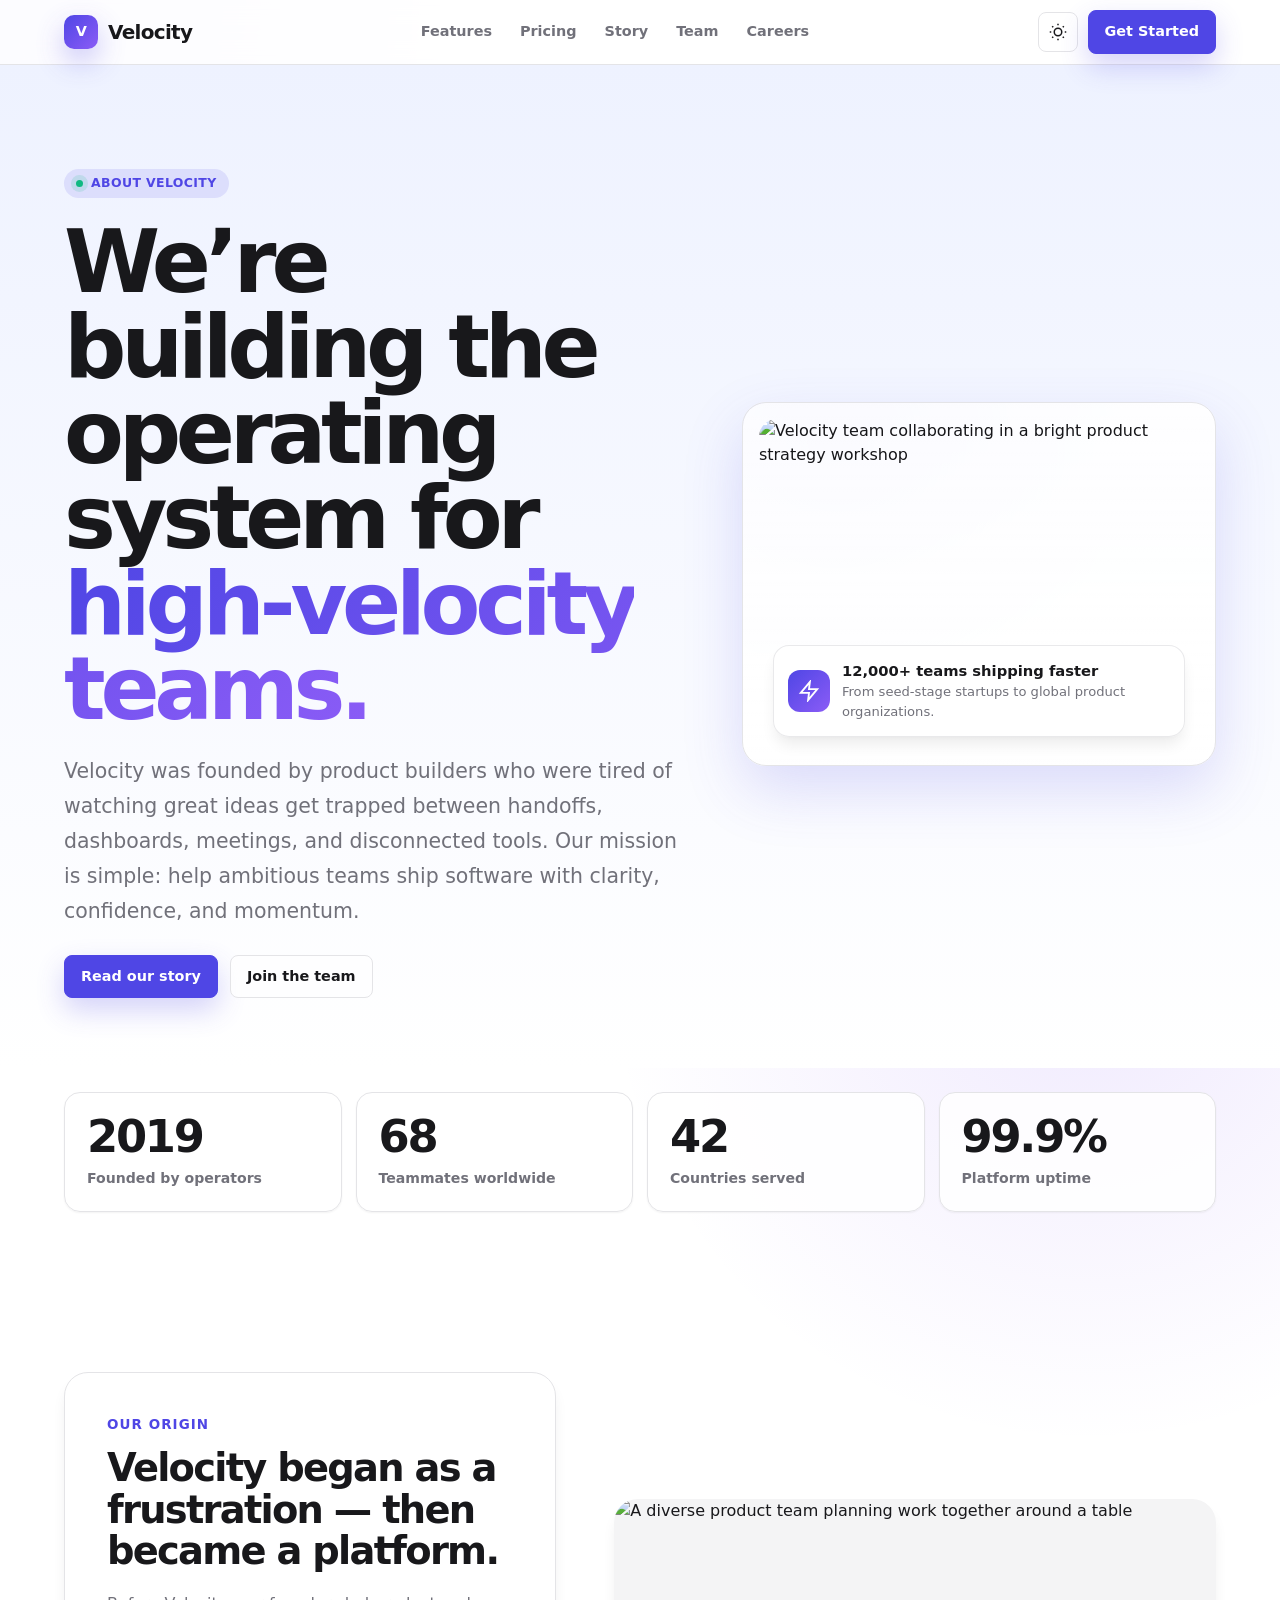
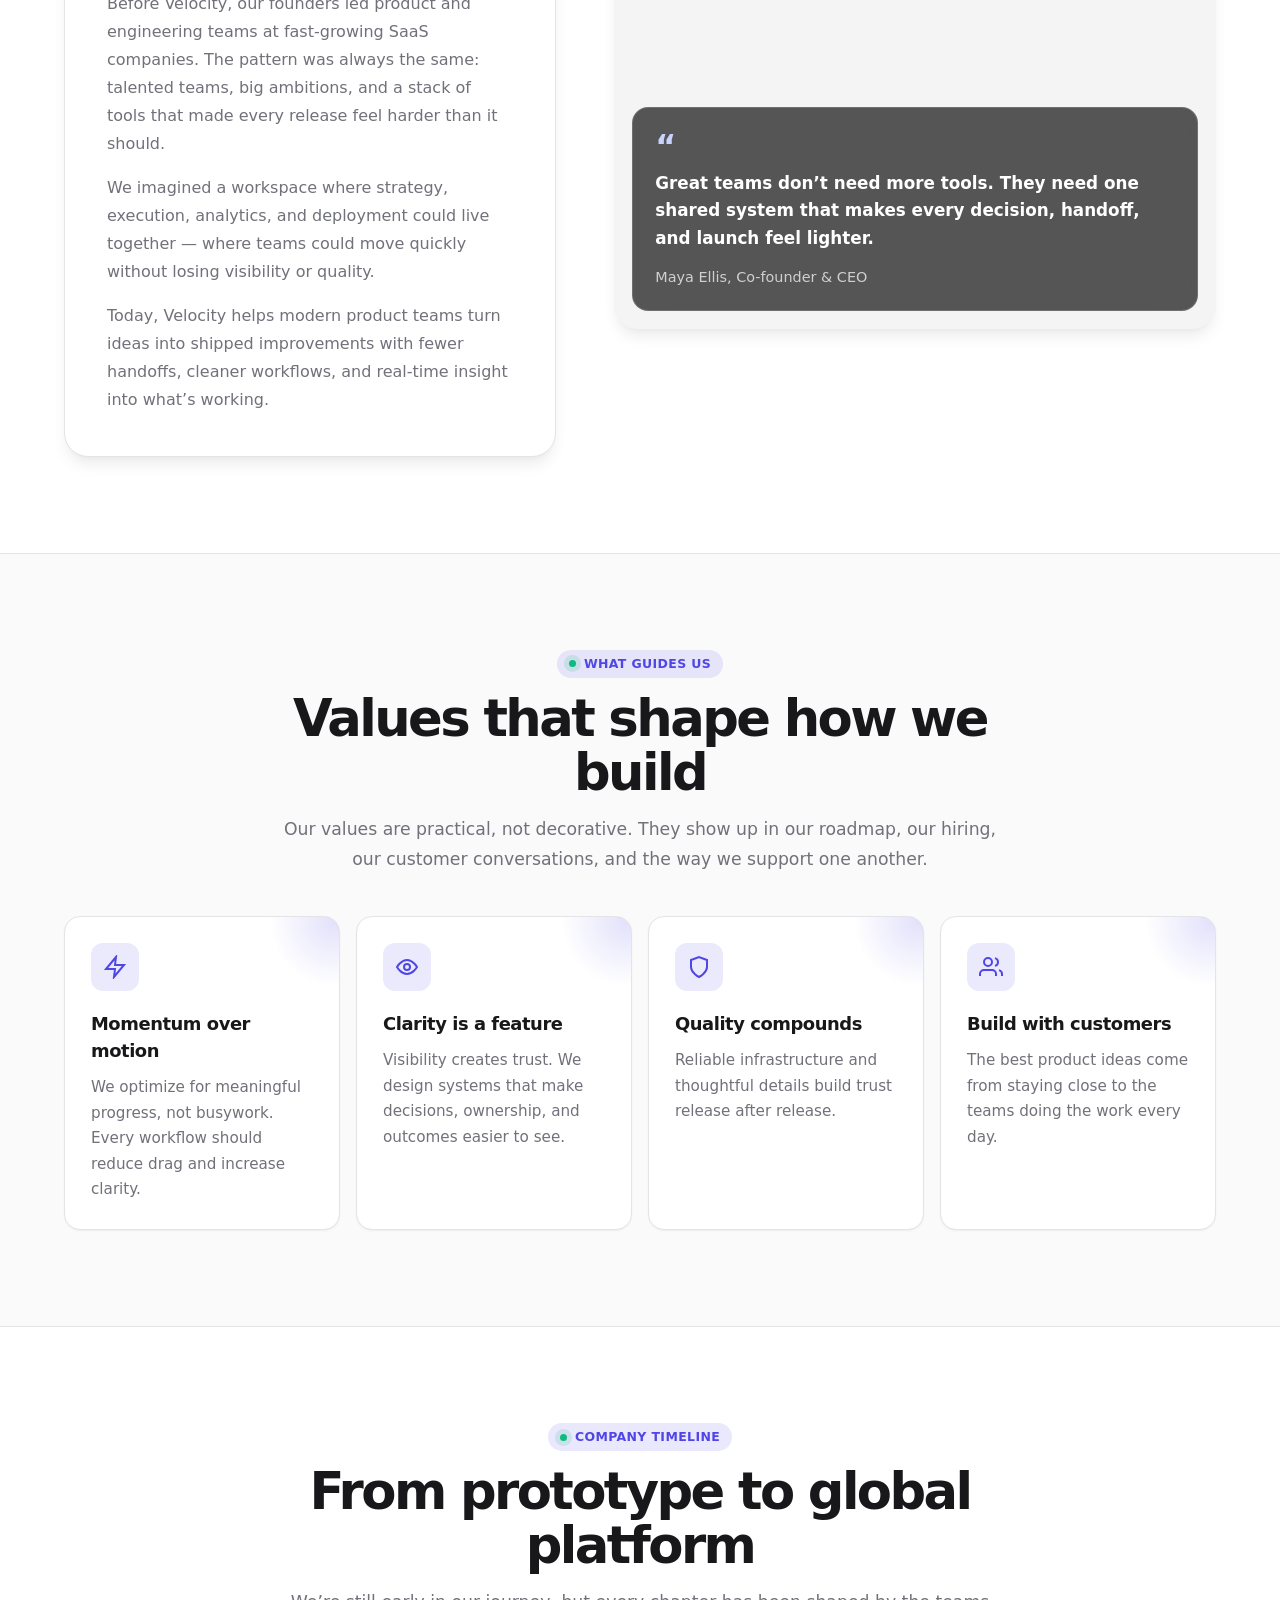
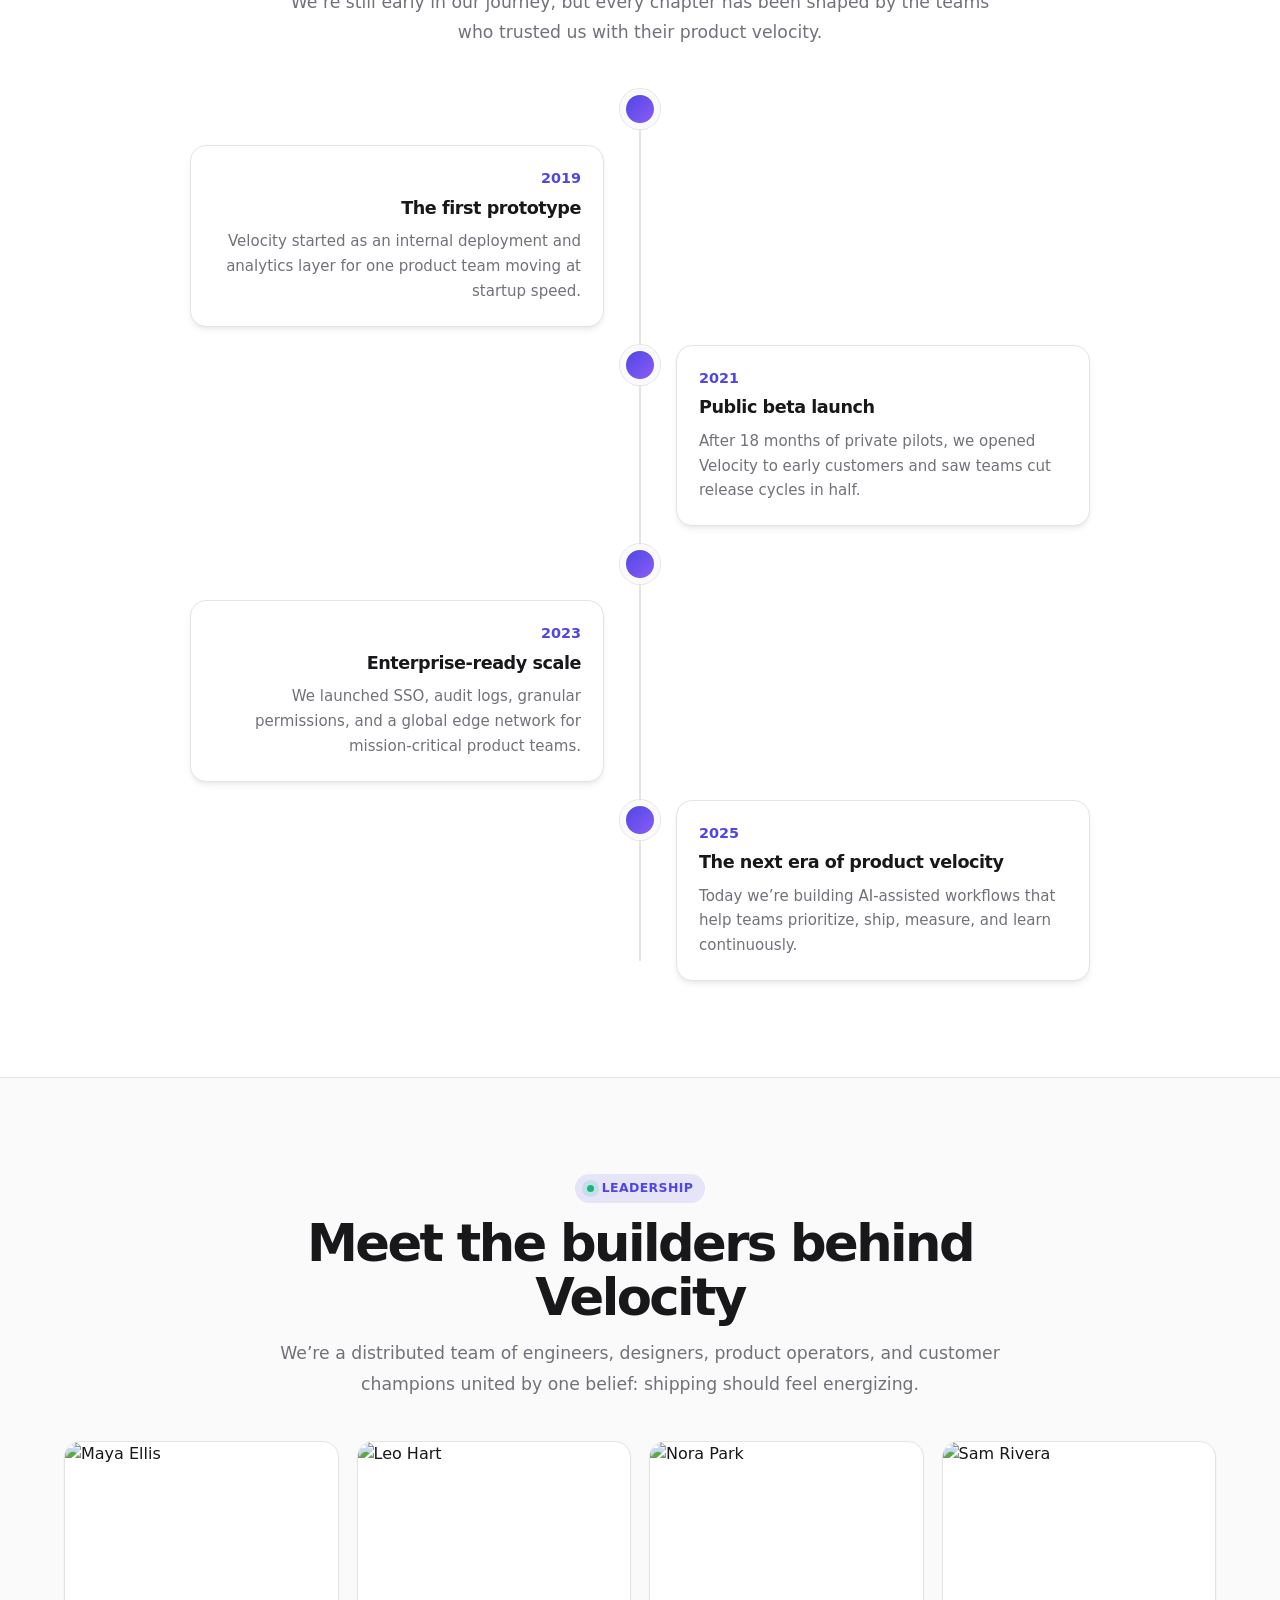
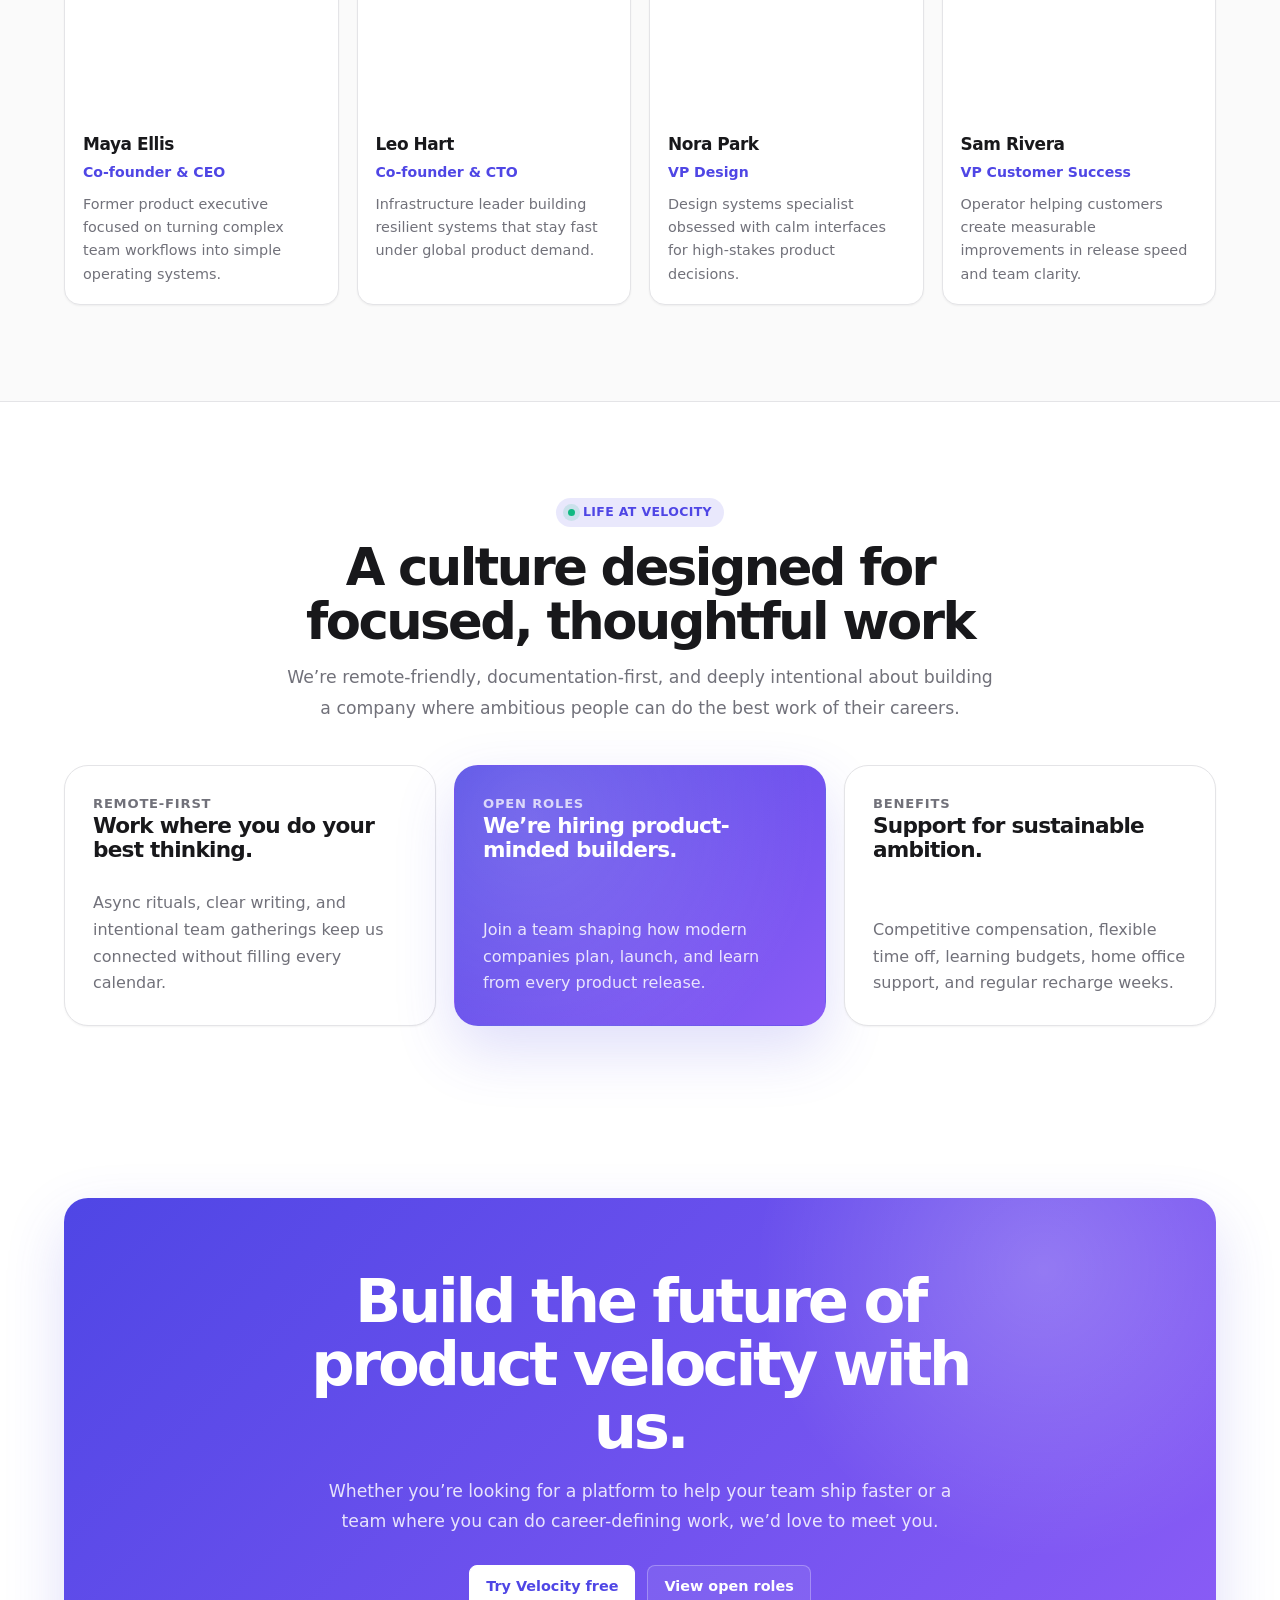
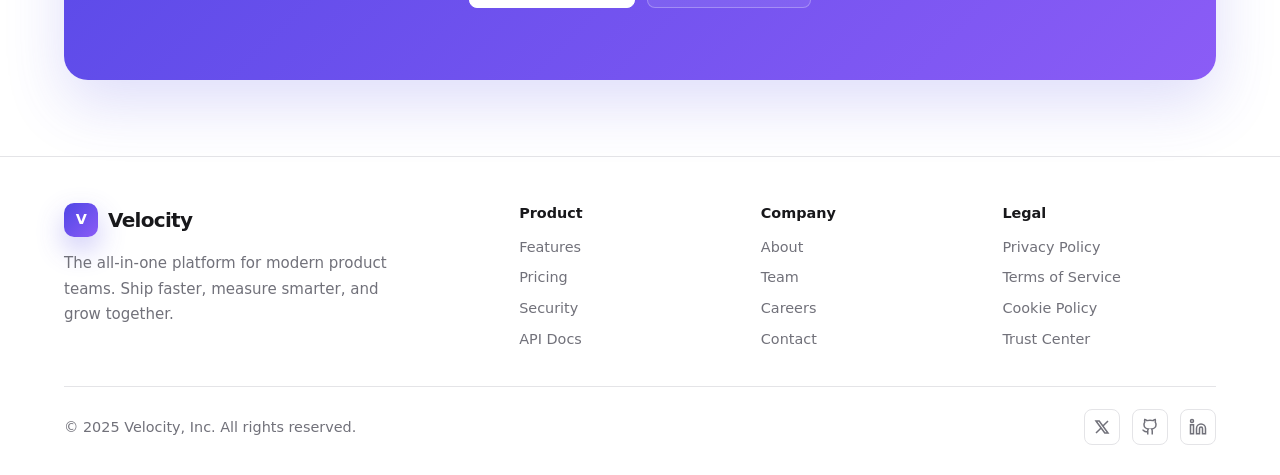
==== commit 8b406abf: "Update content via Klar visual CMS" ====
--- a/about.html
+++ b/about.html
@@ -1,279 +1,1608 @@
 <!DOCTYPE html>
-<html lang="sv">
+<html lang="en" data-vel-about-q7m-theme="light">
 <head>
-  <meta charset="utf-8" />
-  <meta name="viewport" content="width=device-width, initial-scale=1" />
-  <title>Om oss | Nordisk Digital</title>
-  <meta name="description" content="Lär känna Nordisk Digital: ett svenskt team för digital strategi, UX, design och webbutveckling. Läs om våra tjänster, vår process och vårt team." />
-  <link rel="canonical" href="about.html" />
-  <link rel="stylesheet" href="/style.css" />
-  <script src="script.js" defer></script>
+  <meta charset="UTF-8" />
+  <meta name="viewport" content="width=device-width, initial-scale=1.0" />
+  <title>About Velocity — The team behind faster product shipping</title>
+  <meta name="description" content="Meet Velocity: the product development platform built by operators, designers, and engineers helping teams ship better software faster." />
+  <style>
+    :root {
+      --vel-about-q7m-color-white: #ffffff;
+      --vel-about-q7m-color-black: #09090b;
+      --vel-about-q7m-color-gray-50: #fafafa;
+      --vel-about-q7m-color-gray-100: #f4f4f5;
+      --vel-about-q7m-color-gray-200: #e4e4e7;
+      --vel-about-q7m-color-gray-300: #d4d4d8;
+      --vel-about-q7m-color-gray-400: #a1a1aa;
+      --vel-about-q7m-color-gray-500: #71717a;
+      --vel-about-q7m-color-gray-600: #52525b;
+      --vel-about-q7m-color-gray-700: #3f3f46;
+      --vel-about-q7m-color-gray-800: #27272a;
+      --vel-about-q7m-color-gray-900: #18181b;
+      --vel-about-q7m-color-gray-950: #0f0f12;
+      --vel-about-q7m-color-indigo-50: #eef2ff;
+      --vel-about-q7m-color-indigo-100: #e0e7ff;
+      --vel-about-q7m-color-indigo-200: #c7d2fe;
+      --vel-about-q7m-color-indigo-400: #818cf8;
+      --vel-about-q7m-color-indigo-500: #6366f1;
+      --vel-about-q7m-color-indigo-600: #4f46e5;
+      --vel-about-q7m-color-indigo-700: #4338ca;
+      --vel-about-q7m-color-indigo-900: #312e81;
+      --vel-about-q7m-color-violet-400: #a78bfa;
+      --vel-about-q7m-color-violet-500: #8b5cf6;
+      --vel-about-q7m-color-violet-600: #7c3aed;
+      --vel-about-q7m-color-emerald-400: #34d399;
+      --vel-about-q7m-color-emerald-500: #10b981;
+      --vel-about-q7m-color-amber-400: #fbbf24;
+      --vel-about-q7m-background: var(--vel-about-q7m-color-white);
+      --vel-about-q7m-foreground: var(--vel-about-q7m-color-gray-900);
+      --vel-about-q7m-muted: var(--vel-about-q7m-color-gray-100);
+      --vel-about-q7m-muted-foreground: var(--vel-about-q7m-color-gray-500);
+      --vel-about-q7m-border: var(--vel-about-q7m-color-gray-200);
+      --vel-about-q7m-card: var(--vel-about-q7m-color-white);
+      --vel-about-q7m-card-soft: var(--vel-about-q7m-color-gray-50);
+      --vel-about-q7m-primary: var(--vel-about-q7m-color-indigo-600);
+      --vel-about-q7m-primary-hover: var(--vel-about-q7m-color-indigo-700);
+      --vel-about-q7m-accent: var(--vel-about-q7m-color-violet-500);
+      --vel-about-q7m-success: var(--vel-about-q7m-color-emerald-500);
+      --vel-about-q7m-ring: var(--vel-about-q7m-color-indigo-400);
+      --vel-about-q7m-gradient-start: var(--vel-about-q7m-color-indigo-50);
+      --vel-about-q7m-gradient-end: var(--vel-about-q7m-color-white);
+      --vel-about-q7m-font-sans: "Inter", ui-sans-serif, system-ui, -apple-system, BlinkMacSystemFont, "Segoe UI", Roboto, "Helvetica Neue", Arial, sans-serif;
+      --vel-about-q7m-shadow-sm: 0 1px 2px rgba(0,0,0,0.05);
+      --vel-about-q7m-shadow-md: 0 4px 6px -1px rgba(0,0,0,0.07), 0 2px 4px -2px rgba(0,0,0,0.05);
+      --vel-about-q7m-shadow-lg: 0 10px 15px -3px rgba(0,0,0,0.08), 0 4px 6px -4px rgba(0,0,0,0.04);
+      --vel-about-q7m-shadow-xl: 0 24px 60px rgba(79,70,229,0.18);
+      --vel-about-q7m-radius-sm: 6px;
+      --vel-about-q7m-radius-md: 8px;
+      --vel-about-q7m-radius-lg: 12px;
+      --vel-about-q7m-radius-xl: 16px;
+      --vel-about-q7m-radius-2xl: 24px;
+      --vel-about-q7m-radius-full: 9999px;
+      --vel-about-q7m-width: 1200px;
+      --vel-about-q7m-transition-fast: 150ms cubic-bezier(0.4, 0, 0.2, 1);
+      --vel-about-q7m-transition-base: 250ms cubic-bezier(0.4, 0, 0.2, 1);
+      --vel-about-q7m-transition-slow: 600ms cubic-bezier(0.4, 0, 0.2, 1);
+    }
+
+    html[data-vel-about-q7m-theme="dark"] {
+      --vel-about-q7m-background: var(--vel-about-q7m-color-gray-950);
+      --vel-about-q7m-foreground: var(--vel-about-q7m-color-gray-100);
+      --vel-about-q7m-muted: var(--vel-about-q7m-color-gray-800);
+      --vel-about-q7m-muted-foreground: var(--vel-about-q7m-color-gray-400);
+      --vel-about-q7m-border: var(--vel-about-q7m-color-gray-700);
+      --vel-about-q7m-card: var(--vel-about-q7m-color-gray-900);
+      --vel-about-q7m-card-soft: var(--vel-about-q7m-color-gray-800);
+      --vel-about-q7m-primary: var(--vel-about-q7m-color-indigo-500);
+      --vel-about-q7m-primary-hover: var(--vel-about-q7m-color-indigo-400);
+      --vel-about-q7m-accent: var(--vel-about-q7m-color-violet-400);
+      --vel-about-q7m-success: var(--vel-about-q7m-color-emerald-400);
+      --vel-about-q7m-gradient-start: var(--vel-about-q7m-color-gray-950);
+      --vel-about-q7m-gradient-end: var(--vel-about-q7m-color-gray-950);
+      --vel-about-q7m-shadow-sm: 0 1px 2px rgba(0,0,0,0.3);
+      --vel-about-q7m-shadow-md: 0 4px 8px rgba(0,0,0,0.35);
+      --vel-about-q7m-shadow-lg: 0 14px 30px rgba(0,0,0,0.4);
+      --vel-about-q7m-shadow-xl: 0 24px 70px rgba(0,0,0,0.48);
+    }
+
+    *, *::before, *::after {
+      box-sizing: border-box;
+      margin: 0;
+      padding: 0;
+    }
+
+    html {
+      scroll-behavior: smooth;
+      -webkit-text-size-adjust: 100%;
+      text-size-adjust: 100%;
+    }
+
+    body {
+      min-height: 100vh;
+      font-family: var(--vel-about-q7m-font-sans);
+      color: var(--vel-about-q7m-foreground);
+      background:
+        radial-gradient(circle at top left, color-mix(in srgb, var(--vel-about-q7m-primary) 13%, transparent), transparent 34rem),
+        radial-gradient(circle at 85% 14%, color-mix(in srgb, var(--vel-about-q7m-accent) 13%, transparent), transparent 30rem),
+        var(--vel-about-q7m-background);
+      line-height: 1.5;
+      -webkit-font-smoothing: antialiased;
+      -moz-osx-font-smoothing: grayscale;
+    }
+
+    body[data-vel-about-q7m-menu="open"] {
+      overflow: hidden;
+    }
+
+    a {
+      color: inherit;
+      text-decoration: none;
+    }
+
+    button, input, textarea {
+      font: inherit;
+    }
+
+    img, svg {
+      display: block;
+      max-width: 100%;
+    }
+
+    :focus-visible {
+      outline: 2px solid var(--vel-about-q7m-ring);
+      outline-offset: 3px;
+    }
+
+    ::selection {
+      background: var(--vel-about-q7m-primary);
+      color: var(--vel-about-q7m-color-white);
+    }
+
+    .vel-about-q7m__shell {
+      width: 100%;
+      max-width: var(--vel-about-q7m-width);
+      margin: 0 auto;
+      padding: 0 16px;
+    }
+
+    @media (min-width: 768px) {
+      .vel-about-q7m__shell {
+        padding: 0 24px;
+      }
+    }
+
+    .vel-about-q7m__topbar {
+      position: sticky;
+      top: 0;
+      z-index: 100;
+      border-bottom: 1px solid var(--vel-about-q7m-border);
+      background: color-mix(in srgb, var(--vel-about-q7m-background) 86%, transparent);
+      -webkit-backdrop-filter: blur(14px);
+      backdrop-filter: blur(14px);
+    }
+
+    .vel-about-q7m__topbar-inner {
+      min-height: 64px;
+      display: flex;
+      align-items: center;
+      justify-content: space-between;
+      gap: 18px;
+    }
+
+    .vel-about-q7m__brand {
+      display: inline-flex;
+      align-items: center;
+      gap: 10px;
+      font-weight: 800;
+      letter-spacing: -0.035em;
+      font-size: 1.25rem;
+    }
+
+    .vel-about-q7m__brand-mark {
+      width: 34px;
+      height: 34px;
+      border-radius: 10px;
+      display: grid;
+      place-items: center;
+      color: var(--vel-about-q7m-color-white);
+      background: linear-gradient(135deg, var(--vel-about-q7m-primary), var(--vel-about-q7m-accent));
+      box-shadow: 0 12px 28px color-mix(in srgb, var(--vel-about-q7m-primary) 30%, transparent);
+      font-size: 0.9rem;
+    }
+
+    .vel-about-q7m__desktop-nav {
+      display: none;
+      align-items: center;
+      gap: 28px;
+    }
+
+    @media (min-width: 860px) {
+      .vel-about-q7m__desktop-nav {
+        display: flex;
+      }
+    }
+
+    .vel-about-q7m__nav-link {
+      color: var(--vel-about-q7m-muted-foreground);
+      font-size: 0.9rem;
+      font-weight: 600;
+      transition: color var(--vel-about-q7m-transition-fast);
+    }
+
+    .vel-about-q7m__nav-link:hover {
+      color: var(--vel-about-q7m-foreground);
+    }
+
+    .vel-about-q7m__topbar-actions {
+      display: flex;
+      align-items: center;
+      gap: 10px;
+    }
+
+    .vel-about-q7m__button {
+      min-height: 40px;
+      display: inline-flex;
+      align-items: center;
+      justify-content: center;
+      gap: 8px;
+      border-radius: var(--vel-about-q7m-radius-md);
+      border: 1px solid transparent;
+      padding: 10px 16px;
+      font-size: 0.9rem;
+      font-weight: 700;
+      cursor: pointer;
+      transition: transform var(--vel-about-q7m-transition-fast), background var(--vel-about-q7m-transition-fast), border-color var(--vel-about-q7m-transition-fast), color var(--vel-about-q7m-transition-fast), box-shadow var(--vel-about-q7m-transition-fast);
+    }
+
+    .vel-about-q7m__button:hover {
+      transform: translateY(-1px);
+    }
+
+    .vel-about-q7m__button--primary {
+      background: var(--vel-about-q7m-primary);
+      color: var(--vel-about-q7m-color-white);
+      border-color: var(--vel-about-q7m-primary);
+      box-shadow: 0 12px 28px color-mix(in srgb, var(--vel-about-q7m-primary) 24%, transparent);
+    }
+
+    .vel-about-q7m__button--primary:hover {
+      background: var(--vel-about-q7m-primary-hover);
+      border-color: var(--vel-about-q7m-primary-hover);
+    }
+
+    .vel-about-q7m__button--outline {
+      color: var(--vel-about-q7m-foreground);
+      background: color-mix(in srgb, var(--vel-about-q7m-background) 70%, transparent);
+      border-color: var(--vel-about-q7m-border);
+    }
+
+    .vel-about-q7m__button--outline:hover {
+      background: var(--vel-about-q7m-muted);
+    }
+
+    .vel-about-q7m__theme-switch {
+      width: 40px;
+      height: 40px;
+      border: 1px solid var(--vel-about-q7m-border);
+      border-radius: var(--vel-about-q7m-radius-md);
+      background: var(--vel-about-q7m-background);
+      color: var(--vel-about-q7m-foreground);
+      cursor: pointer;
+      display: grid;
+      place-items: center;
+      transition: background var(--vel-about-q7m-transition-fast);
+    }
+
+    .vel-about-q7m__theme-switch:hover {
+      background: var(--vel-about-q7m-muted);
+    }
+
+    .vel-about-q7m__theme-icon-moon {
+      display: none;
+    }
+
+    html[data-vel-about-q7m-theme="dark"] .vel-about-q7m__theme-icon-sun {
+      display: none;
+    }
+
+    html[data-vel-about-q7m-theme="dark"] .vel-about-q7m__theme-icon-moon {
+      display: block;
+    }
+
+    .vel-about-q7m__menu-button {
+      width: 40px;
+      height: 40px;
+      border: 1px solid var(--vel-about-q7m-border);
+      border-radius: var(--vel-about-q7m-radius-md);
+      background: var(--vel-about-q7m-background);
+      color: var(--vel-about-q7m-foreground);
+      cursor: pointer;
+      display: grid;
+      place-items: center;
+    }
+
+    @media (min-width: 860px) {
+      .vel-about-q7m__menu-button {
+        display: none;
+      }
+    }
+
+    .vel-about-q7m__mobile-panel {
+      position: fixed;
+      inset: 64px 0 0;
+      z-index: 90;
+      display: none;
+      padding: 20px;
+      background: var(--vel-about-q7m-background);
+      border-bottom: 1px solid var(--vel-about-q7m-border);
+    }
+
+    body[data-vel-about-q7m-menu="open"] .vel-about-q7m__mobile-panel {
+      display: block;
+    }
+
+    @media (min-width: 860px) {
+      .vel-about-q7m__mobile-panel {
+        display: none !important;
+      }
+    }
+
+    .vel-about-q7m__mobile-panel-inner {
+      display: flex;
+      flex-direction: column;
+      gap: 8px;
+      max-width: var(--vel-about-q7m-width);
+      margin: 0 auto;
+    }
+
+    .vel-about-q7m__mobile-panel-link {
+      padding: 14px 12px;
+      border-radius: var(--vel-about-q7m-radius-md);
+      color: var(--vel-about-q7m-foreground);
+      font-weight: 700;
+    }
+
+    .vel-about-q7m__mobile-panel-link:hover {
+      background: var(--vel-about-q7m-muted);
+    }
+
+    .vel-about-q7m__hero {
+      position: relative;
+      overflow: hidden;
+      padding: 78px 0 46px;
+      background: linear-gradient(180deg, var(--vel-about-q7m-gradient-start), var(--vel-about-q7m-gradient-end));
+    }
+
+    @media (min-width: 900px) {
+      .vel-about-q7m__hero {
+        padding: 104px 0 70px;
+      }
+    }
+
+    .vel-about-q7m__hero-grid {
+      display: grid;
+      grid-template-columns: 1fr;
+      gap: 38px;
+      align-items: center;
+    }
+
+    @media (min-width: 960px) {
+      .vel-about-q7m__hero-grid {
+        grid-template-columns: minmax(0, 1.02fr) minmax(360px, 0.78fr);
+        gap: 58px;
+      }
+    }
+
+    .vel-about-q7m__eyebrow {
+      display: inline-flex;
+      align-items: center;
+      gap: 8px;
+      width: fit-content;
+      padding: 5px 12px;
+      border-radius: var(--vel-about-q7m-radius-full);
+      background: color-mix(in srgb, var(--vel-about-q7m-primary) 12%, transparent);
+      color: var(--vel-about-q7m-primary);
+      font-size: 0.78rem;
+      font-weight: 800;
+      letter-spacing: 0.03em;
+      text-transform: uppercase;
+    }
+
+    .vel-about-q7m__eyebrow-dot {
+      width: 7px;
+      height: 7px;
+      border-radius: var(--vel-about-q7m-radius-full);
+      background: var(--vel-about-q7m-success);
+      box-shadow: 0 0 0 5px color-mix(in srgb, var(--vel-about-q7m-success) 14%, transparent);
+    }
+
+    .vel-about-q7m__hero-copy {
+      display: flex;
+      flex-direction: column;
+      gap: 22px;
+    }
+
+    .vel-about-q7m__hero-title {
+      max-width: 820px;
+      font-size: clamp(2.55rem, 7vw, 5.45rem);
+      line-height: 0.98;
+      letter-spacing: -0.06em;
+      font-weight: 850;
+    }
+
+    .vel-about-q7m__hero-title-gradient {
+      color: transparent;
+      background: linear-gradient(135deg, var(--vel-about-q7m-primary), var(--vel-about-q7m-accent));
+      -webkit-background-clip: text;
+      background-clip: text;
+    }
+
+    .vel-about-q7m__hero-lead {
+      max-width: 690px;
+      color: var(--vel-about-q7m-muted-foreground);
+      font-size: clamp(1.05rem, 2vw, 1.28rem);
+      line-height: 1.7;
+    }
+
+    .vel-about-q7m__hero-actions {
+      display: flex;
+      flex-wrap: wrap;
+      gap: 12px;
+      padding-top: 4px;
+    }
+
+    .vel-about-q7m__visual-card {
+      position: relative;
+      border: 1px solid var(--vel-about-q7m-border);
+      border-radius: var(--vel-about-q7m-radius-2xl);
+      background:
+        linear-gradient(180deg, color-mix(in srgb, var(--vel-about-q7m-card) 88%, transparent), var(--vel-about-q7m-card)),
+        radial-gradient(circle at 20% 10%, color-mix(in srgb, var(--vel-about-q7m-primary) 16%, transparent), transparent 18rem);
+      box-shadow: var(--vel-about-q7m-shadow-xl);
+      overflow: hidden;
+      padding: 16px;
+    }
+
+    .vel-about-q7m__visual-card::before {
+      content: "";
+      position: absolute;
+      inset: -1px;
+      pointer-events: none;
+      border-radius: inherit;
+      background: linear-gradient(135deg, color-mix(in srgb, var(--vel-about-q7m-primary) 35%, transparent), transparent 40%, color-mix(in srgb, var(--vel-about-q7m-accent) 25%, transparent));
+      opacity: 0.3;
+      mask: linear-gradient(#000 0 0) content-box, linear-gradient(#000 0 0);
+      -webkit-mask: linear-gradient(#000 0 0) content-box, linear-gradient(#000 0 0);
+      padding: 1px;
+      mask-composite: exclude;
+      -webkit-mask-composite: xor;
+    }
+
+    .vel-about-q7m__visual-image {
+      width: 100%;
+      aspect-ratio: 4 / 3;
+      object-fit: cover;
+      border-radius: 18px;
+      filter: saturate(1.05) contrast(1.02);
+    }
+
+    .vel-about-q7m__floating-note {
+      position: absolute;
+      left: 30px;
+      right: 30px;
+      bottom: 28px;
+      display: flex;
+      align-items: center;
+      gap: 12px;
+      padding: 14px;
+      border: 1px solid color-mix(in srgb, var(--vel-about-q7m-border) 80%, transparent);
+      border-radius: var(--vel-about-q7m-radius-xl);
+      background: color-mix(in srgb, var(--vel-about-q7m-card) 88%, transparent);
+      -webkit-backdrop-filter: blur(16px);
+      backdrop-filter: blur(16px);
+      box-shadow: var(--vel-about-q7m-shadow-lg);
+    }
+
+    .vel-about-q7m__floating-note-icon {
+      flex: 0 0 42px;
+      width: 42px;
+      height: 42px;
+      display: grid;
+      place-items: center;
+      border-radius: var(--vel-about-q7m-radius-lg);
+      color: var(--vel-about-q7m-color-white);
+      background: linear-gradient(135deg, var(--vel-about-q7m-primary), var(--vel-about-q7m-accent));
+    }
+
+    .vel-about-q7m__floating-note-title {
+      font-size: 0.92rem;
+      font-weight: 800;
+    }
+
+    .vel-about-q7m__floating-note-text {
+      color: var(--vel-about-q7m-muted-foreground);
+      font-size: 0.82rem;
+    }
+
+    .vel-about-q7m__stats-band {
+      padding: 24px 0 64px;
+    }
+
+    .vel-about-q7m__stats-grid {
+      display: grid;
+      grid-template-columns: 1fr 1fr;
+      gap: 14px;
+    }
+
+    @media (min-width: 840px) {
+      .vel-about-q7m__stats-grid {
+        grid-template-columns: repeat(4, 1fr);
+      }
+    }
+
+    .vel-about-q7m__stat-tile {
+      padding: 22px;
+      border: 1px solid var(--vel-about-q7m-border);
+      border-radius: var(--vel-about-q7m-radius-xl);
+      background: color-mix(in srgb, var(--vel-about-q7m-card) 88%, transparent);
+      box-shadow: var(--vel-about-q7m-shadow-sm);
+    }
+
+    .vel-about-q7m__stat-value {
+      display: block;
+      font-size: clamp(1.85rem, 4vw, 2.8rem);
+      line-height: 1;
+      letter-spacing: -0.05em;
+      font-weight: 850;
+      color: var(--vel-about-q7m-foreground);
+    }
+
+    .vel-about-q7m__stat-label {
+      margin-top: 8px;
+      display: block;
+      color: var(--vel-about-q7m-muted-foreground);
+      font-size: 0.88rem;
+      font-weight: 600;
+    }
+
+    .vel-about-q7m__segment {
+      padding: 76px 0;
+    }
+
+    @media (min-width: 900px) {
+      .vel-about-q7m__segment {
+        padding: 96px 0;
+      }
+    }
+
+    .vel-about-q7m__segment--soft {
+      background: var(--vel-about-q7m-card-soft);
+      border-top: 1px solid var(--vel-about-q7m-border);
+      border-bottom: 1px solid var(--vel-about-q7m-border);
+    }
+
+    .vel-about-q7m__section-heading {
+      max-width: 720px;
+      margin: 0 auto 42px;
+      text-align: center;
+      display: flex;
+      flex-direction: column;
+      align-items: center;
+      gap: 14px;
+    }
+
+    .vel-about-q7m__section-title {
+      font-size: clamp(2rem, 4vw, 3.35rem);
+      line-height: 1.05;
+      letter-spacing: -0.05em;
+      font-weight: 850;
+    }
+
+    .vel-about-q7m__section-text {
+      color: var(--vel-about-q7m-muted-foreground);
+      font-size: 1.08rem;
+      line-height: 1.75;
+    }
+
+    .vel-about-q7m__story-grid {
+      display: grid;
+      grid-template-columns: 1fr;
+      gap: 34px;
+      align-items: center;
+    }
+
+    @media (min-width: 930px) {
+      .vel-about-q7m__story-grid {
+        grid-template-columns: minmax(0, 0.9fr) minmax(0, 1.1fr);
+        gap: 58px;
+      }
+    }
+
+    .vel-about-q7m__story-panel {
+      border: 1px solid var(--vel-about-q7m-border);
+      border-radius: var(--vel-about-q7m-radius-2xl);
+      background: var(--vel-about-q7m-card);
+      padding: clamp(24px, 4vw, 42px);
+      box-shadow: var(--vel-about-q7m-shadow-lg);
+    }
+
+    .vel-about-q7m__story-kicker {
+      color: var(--vel-about-q7m-primary);
+      font-weight: 850;
+      font-size: 0.84rem;
+      letter-spacing: 0.08em;
+      text-transform: uppercase;
+    }
+
+    .vel-about-q7m__story-title {
+      margin-top: 12px;
+      font-size: clamp(1.8rem, 3vw, 2.55rem);
+      letter-spacing: -0.045em;
+      line-height: 1.08;
+      font-weight: 850;
+    }
+
+    .vel-about-q7m__story-body {
+      margin-top: 18px;
+      display: grid;
+      gap: 16px;
+      color: var(--vel-about-q7m-muted-foreground);
+      line-height: 1.75;
+      font-size: 1rem;
+    }
+
+    .vel-about-q7m__quote-card {
+      position: relative;
+      border-radius: var(--vel-about-q7m-radius-2xl);
+      overflow: hidden;
+      min-height: 430px;
+      background: var(--vel-about-q7m-muted);
+      box-shadow: var(--vel-about-q7m-shadow-lg);
+    }
+
+    .vel-about-q7m__quote-image {
+      width: 100%;
+      height: 100%;
+      min-height: 430px;
+      object-fit: cover;
+    }
+
+    .vel-about-q7m__quote-overlay {
+      position: absolute;
+      inset: auto 18px 18px 18px;
+      border-radius: var(--vel-about-q7m-radius-xl);
+      padding: 22px;
+      background: rgba(9, 9, 11, 0.68);
+      color: var(--vel-about-q7m-color-white);
+      -webkit-backdrop-filter: blur(16px);
+      backdrop-filter: blur(16px);
+      border: 1px solid rgba(255,255,255,0.16);
+    }
+
+    .vel-about-q7m__quote-mark {
+      color: var(--vel-about-q7m-color-indigo-200);
+      font-size: 2rem;
+      line-height: 1;
+      font-weight: 850;
+    }
+
+    .vel-about-q7m__quote-text {
+      margin-top: 8px;
+      font-size: 1.05rem;
+      line-height: 1.65;
+      font-weight: 650;
+    }
+
+    .vel-about-q7m__quote-author {
+      margin-top: 14px;
+      color: rgba(255,255,255,0.72);
+      font-size: 0.9rem;
+    }
+
+    .vel-about-q7m__values-grid {
+      display: grid;
+      grid-template-columns: 1fr;
+      gap: 16px;
+    }
+
+    @media (min-width: 720px) {
+      .vel-about-q7m__values-grid {
+        grid-template-columns: repeat(2, 1fr);
+      }
+    }
+
+    @media (min-width: 1060px) {
+      .vel-about-q7m__values-grid {
+        grid-template-columns: repeat(4, 1fr);
+      }
+    }
+
+    .vel-about-q7m__value-card {
+      position: relative;
+      overflow: hidden;
+      padding: 26px;
+      border: 1px solid var(--vel-about-q7m-border);
+      border-radius: var(--vel-about-q7m-radius-xl);
+      background: var(--vel-about-q7m-card);
+      box-shadow: var(--vel-about-q7m-shadow-sm);
+      transition: transform var(--vel-about-q7m-transition-base), box-shadow var(--vel-about-q7m-transition-base), border-color var(--vel-about-q7m-transition-base);
+    }
+
+    .vel-about-q7m__value-card:hover {
+      transform: translateY(-4px);
+      box-shadow: var(--vel-about-q7m-shadow-lg);
+      border-color: color-mix(in srgb, var(--vel-about-q7m-primary) 38%, var(--vel-about-q7m-border));
+    }
+
+    .vel-about-q7m__value-card::after {
+      content: "";
+      position: absolute;
+      width: 130px;
+      height: 130px;
+      right: -60px;
+      top: -60px;
+      background: radial-gradient(circle, color-mix(in srgb, var(--vel-about-q7m-primary) 16%, transparent), transparent 70%);
+      pointer-events: none;
+    }
+
+    .vel-about-q7m__value-icon {
+      width: 48px;
+      height: 48px;
+      display: grid;
+      place-items: center;
+      border-radius: var(--vel-about-q7m-radius-lg);
+      color: var(--vel-about-q7m-primary);
+      background: color-mix(in srgb, var(--vel-about-q7m-primary) 11%, transparent);
+    }
+
+    .vel-about-q7m__value-title {
+      margin-top: 20px;
+      font-size: 1.12rem;
+      font-weight: 850;
+      letter-spacing: -0.025em;
+    }
+
+    .vel-about-q7m__value-text {
+      margin-top: 10px;
+      color: var(--vel-about-q7m-muted-foreground);
+      line-height: 1.68;
+      font-size: 0.95rem;
+    }
+
+    .vel-about-q7m__timeline {
+      max-width: 900px;
+      margin: 0 auto;
+      position: relative;
+      display: grid;
+      gap: 18px;
+    }
+
+    .vel-about-q7m__timeline::before {
+      content: "";
+      position: absolute;
+      left: 19px;
+      top: 20px;
+      bottom: 20px;
+      width: 2px;
+      background: var(--vel-about-q7m-border);
+    }
+
+    @media (min-width: 760px) {
+      .vel-about-q7m__timeline::before {
+        left: 50%;
+        transform: translateX(-50%);
+      }
+    }
+
+    .vel-about-q7m__timeline-item {
+      position: relative;
+      display: grid;
+      grid-template-columns: 40px 1fr;
+      gap: 16px;
+    }
+
+    @media (min-width: 760px) {
+      .vel-about-q7m__timeline-item {
+        grid-template-columns: 1fr 40px 1fr;
+      }
+
+      .vel-about-q7m__timeline-item:nth-child(even) .vel-about-q7m__timeline-card {
+        grid-column: 3;
+      }
+
+      .vel-about-q7m__timeline-item:nth-child(even) .vel-about-q7m__timeline-point {
+        grid-column: 2;
+      }
+
+      .vel-about-q7m__timeline-item:nth-child(odd) .vel-about-q7m__timeline-card {
+        grid-column: 1;
+        text-align: right;
+      }
+
+      .vel-about-q7m__timeline-item:nth-child(odd) .vel-about-q7m__timeline-point {
+        grid-column: 2;
+      }
+    }
+
+    .vel-about-q7m__timeline-point {
+      position: relative;
+      z-index: 2;
+      width: 40px;
+      height: 40px;
+      border-radius: var(--vel-about-q7m-radius-full);
+      border: 6px solid var(--vel-about-q7m-card-soft);
+      background: linear-gradient(135deg, var(--vel-about-q7m-primary), var(--vel-about-q7m-accent));
+      box-shadow: 0 0 0 1px var(--vel-about-q7m-border);
+    }
+
+    .vel-about-q7m__timeline-card {
+      padding: 22px;
+      border: 1px solid var(--vel-about-q7m-border);
+      border-radius: var(--vel-about-q7m-radius-xl);
+      background: var(--vel-about-q7m-card);
+      box-shadow: var(--vel-about-q7m-shadow-md);
+    }
+
+    .vel-about-q7m__timeline-year {
+      color: var(--vel-about-q7m-primary);
+      font-weight: 850;
+      font-size: 0.9rem;
+    }
+
+    .vel-about-q7m__timeline-title {
+      margin-top: 5px;
+      font-size: 1.1rem;
+      font-weight: 850;
+      letter-spacing: -0.025em;
+    }
+
+    .vel-about-q7m__timeline-text {
+      margin-top: 8px;
+      color: var(--vel-about-q7m-muted-foreground);
+      font-size: 0.94rem;
+      line-height: 1.65;
+    }
+
+    .vel-about-q7m__team-grid {
+      display: grid;
+      grid-template-columns: 1fr;
+      gap: 18px;
+    }
+
+    @media (min-width: 700px) {
+      .vel-about-q7m__team-grid {
+        grid-template-columns: repeat(2, 1fr);
+      }
+    }
+
+    @media (min-width: 1060px) {
+      .vel-about-q7m__team-grid {
+        grid-template-columns: repeat(4, 1fr);
+      }
+    }
+
+    .vel-about-q7m__person-card {
+      overflow: hidden;
+      border: 1px solid var(--vel-about-q7m-border);
+      border-radius: var(--vel-about-q7m-radius-xl);
+      background: var(--vel-about-q7m-card);
+      box-shadow: var(--vel-about-q7m-shadow-sm);
+      transition: transform var(--vel-about-q7m-transition-base), box-shadow var(--vel-about-q7m-transition-base);
+    }
+
+    .vel-about-q7m__person-card:hover {
+      transform: translateY(-4px);
+      box-shadow: var(--vel-about-q7m-shadow-lg);
+    }
+
+    .vel-about-q7m__person-photo {
+      width: 100%;
+      aspect-ratio: 1 / 1;
+      object-fit: cover;
+    }
+
+    .vel-about-q7m__person-details {
+      padding: 18px;
+    }
+
+    .vel-about-q7m__person-name {
+      font-size: 1.06rem;
+      font-weight: 850;
+      letter-spacing: -0.025em;
+    }
+
+    .vel-about-q7m__person-role {
+      margin-top: 4px;
+      color: var(--vel-about-q7m-primary);
+      font-weight: 750;
+      font-size: 0.88rem;
+    }
+
+    .vel-about-q7m__person-bio {
+      margin-top: 10px;
+      color: var(--vel-about-q7m-muted-foreground);
+      font-size: 0.9rem;
+      line-height: 1.62;
+    }
+
+    .vel-about-q7m__culture-grid {
+      display: grid;
+      grid-template-columns: 1fr;
+      gap: 18px;
+      align-items: stretch;
+    }
+
+    @media (min-width: 920px) {
+      .vel-about-q7m__culture-grid {
+        grid-template-columns: 1fr 1fr 1fr;
+      }
+    }
+
+    .vel-about-q7m__culture-card {
+      min-height: 260px;
+      padding: 28px;
+      border-radius: var(--vel-about-q7m-radius-2xl);
+      border: 1px solid var(--vel-about-q7m-border);
+      background: var(--vel-about-q7m-card);
+      box-shadow: var(--vel-about-q7m-shadow-sm);
+      display: flex;
+      flex-direction: column;
+      justify-content: space-between;
+      gap: 28px;
+    }
+
+    .vel-about-q7m__culture-card--featured {
+      color: var(--vel-about-q7m-color-white);
+      background:
+        radial-gradient(circle at 20% 20%, rgba(255,255,255,0.18), transparent 18rem),
+        linear-gradient(135deg, var(--vel-about-q7m-primary), var(--vel-about-q7m-accent));
+      border-color: transparent;
+      box-shadow: var(--vel-about-q7m-shadow-xl);
+    }
+
+    .vel-about-q7m__culture-title {
+      font-size: 1.35rem;
+      letter-spacing: -0.035em;
+      line-height: 1.12;
+      font-weight: 850;
+    }
+
+    .vel-about-q7m__culture-text {
+      color: var(--vel-about-q7m-muted-foreground);
+      line-height: 1.68;
+    }
+
+    .vel-about-q7m__culture-card--featured .vel-about-q7m__culture-text {
+      color: rgba(255,255,255,0.84);
+    }
+
+    .vel-about-q7m__culture-meta {
+      color: var(--vel-about-q7m-muted-foreground);
+      font-size: 0.82rem;
+      font-weight: 800;
+      letter-spacing: 0.06em;
+      text-transform: uppercase;
+    }
+
+    .vel-about-q7m__culture-card--featured .vel-about-q7m__culture-meta {
+      color: rgba(255,255,255,0.74);
+    }
+
+    .vel-about-q7m__cta {
+      padding: 76px 0;
+    }
+
+    .vel-about-q7m__cta-panel {
+      position: relative;
+      overflow: hidden;
+      padding: clamp(34px, 7vw, 72px);
+      border-radius: var(--vel-about-q7m-radius-2xl);
+      color: var(--vel-about-q7m-color-white);
+      background:
+        radial-gradient(circle at 85% 15%, rgba(255,255,255,0.22), transparent 18rem),
+        linear-gradient(135deg, var(--vel-about-q7m-primary), var(--vel-about-q7m-accent));
+      box-shadow: var(--vel-about-q7m-shadow-xl);
+      text-align: center;
+    }
+
+    .vel-about-q7m__cta-title {
+      max-width: 760px;
+      margin: 0 auto;
+      font-size: clamp(2rem, 5vw, 3.8rem);
+      line-height: 1.03;
+      letter-spacing: -0.055em;
+      font-weight: 850;
+    }
+
+    .vel-about-q7m__cta-text {
+      max-width: 640px;
+      margin: 18px auto 0;
+      color: rgba(255,255,255,0.84);
+      font-size: 1.08rem;
+      line-height: 1.75;
+    }
+
+    .vel-about-q7m__cta-actions {
+      margin-top: 28px;
+      display: flex;
+      justify-content: center;
+      flex-wrap: wrap;
+      gap: 12px;
+    }
+
+    .vel-about-q7m__button--light {
+      color: var(--vel-about-q7m-primary);
+      background: var(--vel-about-q7m-color-white);
+      border-color: var(--vel-about-q7m-color-white);
+    }
+
+    .vel-about-q7m__button--light:hover {
+      background: var(--vel-about-q7m-color-gray-100);
+    }
+
+    .vel-about-q7m__button--glass {
+      color: var(--vel-about-q7m-color-white);
+      background: rgba(255,255,255,0.08);
+      border-color: rgba(255,255,255,0.28);
+    }
+
+    .vel-about-q7m__button--glass:hover {
+      background: rgba(255,255,255,0.14);
+    }
+
+    .vel-about-q7m__footer {
+      border-top: 1px solid var(--vel-about-q7m-border);
+      padding: 46px 0 30px;
+      background: var(--vel-about-q7m-background);
+    }
+
+    .vel-about-q7m__footer-grid {
+      display: grid;
+      grid-template-columns: 1fr;
+      gap: 28px;
+    }
+
+    @media (min-width: 760px) {
+      .vel-about-q7m__footer-grid {
+        grid-template-columns: 2fr 1fr 1fr 1fr;
+      }
+    }
+
+    .vel-about-q7m__footer-text {
+      margin-top: 14px;
+      max-width: 330px;
+      color: var(--vel-about-q7m-muted-foreground);
+      font-size: 0.94rem;
+      line-height: 1.7;
+    }
+
+    .vel-about-q7m__footer-heading {
+      font-size: 0.9rem;
+      font-weight: 850;
+      margin-bottom: 12px;
+    }
+
+    .vel-about-q7m__footer-links {
+      display: grid;
+      gap: 9px;
+    }
+
+    .vel-about-q7m__footer-link {
+      color: var(--vel-about-q7m-muted-foreground);
+      font-size: 0.9rem;
+      transition: color var(--vel-about-q7m-transition-fast);
+    }
+
+    .vel-about-q7m__footer-link:hover {
+      color: var(--vel-about-q7m-foreground);
+    }
+
+    .vel-about-q7m__footer-bottom {
+      margin-top: 36px;
+      padding-top: 22px;
+      border-top: 1px solid var(--vel-about-q7m-border);
+      display: flex;
+      flex-wrap: wrap;
+      align-items: center;
+      justify-content: space-between;
+      gap: 14px;
+      color: var(--vel-about-q7m-muted-foreground);
+      font-size: 0.9rem;
+    }
+
+    .vel-about-q7m__social-row {
+      display: flex;
+      align-items: center;
+      gap: 12px;
+    }
+
+    .vel-about-q7m__social-link {
+      width: 36px;
+      height: 36px;
+      border: 1px solid var(--vel-about-q7m-border);
+      border-radius: var(--vel-about-q7m-radius-md);
+      display: grid;
+      place-items: center;
+      color: var(--vel-about-q7m-muted-foreground);
+      transition: color var(--vel-about-q7m-transition-fast), background var(--vel-about-q7m-transition-fast);
+    }
+
+    .vel-about-q7m__social-link:hover {
+      color: var(--vel-about-q7m-foreground);
+      background: var(--vel-about-q7m-muted);
+    }
+
+    .vel-about-q7m__reveal {
+      opacity: 0;
+      transform: translateY(24px);
+      transition: opacity var(--vel-about-q7m-transition-slow), transform var(--vel-about-q7m-transition-slow);
+    }
+
+    .vel-about-q7m__reveal--visible {
+      opacity: 1;
+      transform: translateY(0);
+    }
+
+    @media (prefers-reduced-motion: reduce) {
+      html {
+        scroll-behavior: auto;
+      }
+
+      .vel-about-q7m__reveal,
+      .vel-about-q7m__button,
+      .vel-about-q7m__value-card,
+      .vel-about-q7m__person-card {
+        transition: none;
+      }
+    }
+  </style>
 </head>
 <body>
-  <header class="site-header">
-    <div class="container header-inner">
-      <a class="brand" href="index.html" aria-label="Nordisk Digital startsida">
-        <span class="brand-mark">ND</span>
-        <span>Nordisk Digital</span>
+  <header class="vel-about-q7m__topbar">
+    <div class="vel-about-q7m__shell vel-about-q7m__topbar-inner">
+      <a class="vel-about-q7m__brand" href="index.html" aria-label="Velocity home">
+        <span class="vel-about-q7m__brand-mark">V</span>
+        <span>Velocity</span>
       </a>
 
-      <nav class="nav-menu" id="primary-navigation" aria-label="Huvudmeny">
-        <a class="nav-link" href="index.html">Startsida</a>
-        <a class="nav-link" href="about.html" aria-current="page">Om oss</a>
-        <a class="nav-link" href="contact.html">Kontakt</a>
+      <nav class="vel-about-q7m__desktop-nav" aria-label="Primary navigation">
+        <a class="vel-about-q7m__nav-link" href="index.html#features">Features</a>
+        <a class="vel-about-q7m__nav-link" href="index.html#pricing">Pricing</a>
+        <a class="vel-about-q7m__nav-link" href="#vel-about-q7m-story">Story</a>
+        <a class="vel-about-q7m__nav-link" href="#vel-about-q7m-team">Team</a>
+        <a class="vel-about-q7m__nav-link" href="#vel-about-q7m-careers">Careers</a>
       </nav>
 
-      <div class="header-actions">
-        <button class="btn btn-ghost" type="button" aria-label="Toggle theme">Tema</button>
-        <a class="btn btn-primary" href="contact.html">Boka möte</a>
+      <div class="vel-about-q7m__topbar-actions">
+        <button class="vel-about-q7m__theme-switch" type="button" aria-label="Toggle theme">
+          <svg class="vel-about-q7m__theme-icon-sun" xmlns="http://www.w3.org/2000/svg" width="18" height="18" viewBox="0 0 24 24" fill="none" stroke="currentColor" stroke-width="2"><circle cx="12" cy="12" r="5"/><path d="M12 1v2M12 21v2M4.22 4.22l1.42 1.42M18.36 18.36l1.42 1.42M1 12h2M21 12h2M4.22 19.78l1.42-1.42M18.36 5.64l1.42-1.42"/></svg>
+          <svg class="vel-about-q7m__theme-icon-moon" xmlns="http://www.w3.org/2000/svg" width="18" height="18" viewBox="0 0 24 24" fill="none" stroke="currentColor" stroke-width="2"><path d="M21 12.79A9 9 0 1 1 11.21 3 7 7 0 0 0 21 12.79z"/></svg>
+        </button>
+        <a class="vel-about-q7m__button vel-about-q7m__button--primary" href="index.html#pricing">Get Started</a>
+        <button class="vel-about-q7m__menu-button" type="button" aria-label="Open menu" aria-expanded="false" aria-controls="vel-about-q7m-mobile-panel">
+          <svg xmlns="http://www.w3.org/2000/svg" width="22" height="22" viewBox="0 0 24 24" fill="none" stroke="currentColor" stroke-width="2"><path d="M4 6h16M4 12h16M4 18h16"/></svg>
+        </button>
       </div>
-
-      <button class="mobile-toggle" type="button" aria-label="Öppna meny" aria-expanded="false" aria-controls="primary-navigation">
-        <span class="mobile-toggle__bars"></span>
-      </button>
     </div>
   </header>
 
+  <div class="vel-about-q7m__mobile-panel" id="vel-about-q7m-mobile-panel">
+    <nav class="vel-about-q7m__mobile-panel-inner" aria-label="Mobile navigation">
+      <a class="vel-about-q7m__mobile-panel-link" href="index.html#features">Features</a>
+      <a class="vel-about-q7m__mobile-panel-link" href="index.html#pricing">Pricing</a>
+      <a class="vel-about-q7m__mobile-panel-link" href="#vel-about-q7m-story">Our Story</a>
+      <a class="vel-about-q7m__mobile-panel-link" href="#vel-about-q7m-team">Team</a>
+      <a class="vel-about-q7m__mobile-panel-link" href="#vel-about-q7m-careers">Careers</a>
+    </nav>
+  </div>
+
   <main>
-    <section class="hero">
-      <div class="container hero__grid">
-        <div class="hero__content reveal">
-          <span class="badge badge-primary">Om Nordisk Digital</span>
-          <h1>Vi gör digital utveckling tydlig, mätbar och hållbar.</h1>
-          <p class="hero__lead">Nordisk Digital är ett rådgivande webbteam som hjälper företag att skapa professionella digitala upplevelser med rätt strategi, genomtänkt design och snabb teknik.</p>
-          <div class="hero__actions">
-            <a class="btn btn-primary btn-lg" href="contact.html">Prata med oss</a>
-            <a class="btn btn-outline btn-lg" href="#process">Se vår process</a>
+    <section class="vel-about-q7m__hero">
+      <div class="vel-about-q7m__shell vel-about-q7m__hero-grid">
+        <div class="vel-about-q7m__hero-copy vel-about-q7m__reveal">
+          <span class="vel-about-q7m__eyebrow"><span class="vel-about-q7m__eyebrow-dot"></span> About Velocity</span>
+          <h1 class="vel-about-q7m__hero-title">We’re building the operating system for <span class="vel-about-q7m__hero-title-gradient">high-velocity teams.</span></h1>
+          <p class="vel-about-q7m__hero-lead">Velocity was founded by product builders who were tired of watching great ideas get trapped between handoffs, dashboards, meetings, and disconnected tools. Our mission is simple: help ambitious teams ship software with clarity, confidence, and momentum.</p>
+          <div class="vel-about-q7m__hero-actions">
+            <a class="vel-about-q7m__button vel-about-q7m__button--primary" href="#vel-about-q7m-story">Read our story</a>
+            <a class="vel-about-q7m__button vel-about-q7m__button--outline" href="#vel-about-q7m-careers">Join the team</a>
           </div>
         </div>
 
-        <div class="hero__visual reveal">
-          <img src="https://images.unsplash.com/photo-1517245386807-bb43f82c33c4?auto=format&fit=crop&w=1400&q=80" alt="Workshop med post-it-lappar och digital planering" />
-          <div class="hero-panel">
-            <strong>Vi arbetar nära våra kunder</strong>
-            <p>Små, erfarna team med tydlig kommunikation och ansvar genom hela projektet.</p>
+        <div class="vel-about-q7m__visual-card vel-about-q7m__reveal">
+          <img class="vel-about-q7m__visual-image" src="https://images.unsplash.com/photo-1552664730-d307ca884978?w=900&h=700&fit=crop" alt="Velocity team collaborating in a bright product strategy workshop" />
+          <div class="vel-about-q7m__floating-note">
+            <div class="vel-about-q7m__floating-note-icon">
+              <svg xmlns="http://www.w3.org/2000/svg" width="22" height="22" viewBox="0 0 24 24" fill="none" stroke="currentColor" stroke-width="2"><path d="M13 2 3 14h9l-1 8 10-12h-9l1-8Z"/></svg>
+            </div>
+            <div>
+              <div class="vel-about-q7m__floating-note-title">12,000+ teams shipping faster</div>
+              <div class="vel-about-q7m__floating-note-text">From seed-stage startups to global product organizations.</div>
+            </div>
           </div>
         </div>
       </div>
     </section>
 
-    <section class="section pt-0">
-      <div class="container split">
-        <div class="section-heading reveal">
-          <span class="section-kicker">Vår roll</span>
-          <h2>En partner som kopplar ihop affärsmål med digital kvalitet.</h2>
-        </div>
-        <div class="stack reveal">
-          <p class="lead">Många företag vet att webbplatsen behöver bli bättre, men saknar en tydlig väg från nuläge till resultat. Där kommer vi in.</p>
-          <p>Vi hjälper ledning, marknad och sälj att prioritera vad webbplatsen faktiskt ska åstadkomma. Därefter bygger vi en lösning som är snabb, tillgänglig och lätt att vidareutveckla. Vårt fokus ligger på tydliga beslut, återanvändbara komponenter och mätbara förbättringar.</p>
-          <p>Det betyder att varje rekommendation vi gör ska gå att koppla till en konkret effekt: bättre förtroende, fler relevanta leads, enklare innehållsarbete eller högre teknisk kvalitet.</p>
+    <section class="vel-about-q7m__stats-band" aria-label="Velocity company statistics">
+      <div class="vel-about-q7m__shell">
+        <div class="vel-about-q7m__stats-grid vel-about-q7m__reveal">
+          <div class="vel-about-q7m__stat-tile">
+            <span class="vel-about-q7m__stat-value">2019</span>
+            <span class="vel-about-q7m__stat-label">Founded by operators</span>
+          </div>
+          <div class="vel-about-q7m__stat-tile">
+            <span class="vel-about-q7m__stat-value">68</span>
+            <span class="vel-about-q7m__stat-label">Teammates worldwide</span>
+          </div>
+          <div class="vel-about-q7m__stat-tile">
+            <span class="vel-about-q7m__stat-value">42</span>
+            <span class="vel-about-q7m__stat-label">Countries served</span>
+          </div>
+          <div class="vel-about-q7m__stat-tile">
+            <span class="vel-about-q7m__stat-value">99.9%</span>
+            <span class="vel-about-q7m__stat-label">Platform uptime</span>
+          </div>
         </div>
       </div>
     </section>
 
-    <section class="section section-muted">
-      <div class="container stack">
-        <div class="section-heading section-heading--center reveal">
-          <span class="section-kicker">Tjänster</span>
-          <h2>Specialistkompetens genom hela webbprojektet.</h2>
-          <p class="lead">Vi kan ta ansvar för hela resan eller kliva in där behovet är som störst.</p>
-        </div>
-
-        <div class="grid grid-cols-1 md:grid-cols-2 gap-6">
-          <article class="card service-card reveal">
-            <div class="card__header">
-              <span class="icon-box">01</span>
-              <h3 class="card__title">Digital strategi och nulägesanalys</h3>
-            </div>
-            <div class="card__body">
-              <p class="card__text">Vi analyserar målgrupper, erbjudande, innehåll, tekniska förutsättningar och konkurrensläge. Resultatet blir en prioriterad plan som visar vad som behöver göras först och varför.</p>
-            </div>
-          </article>
-
-          <article class="card service-card reveal">
-            <div class="card__header">
-              <span class="icon-box">02</span>
-              <h3 class="card__title">Informationsarkitektur och UX</h3>
-            </div>
-            <div class="card__body">
-              <p class="card__text">Vi strukturerar innehåll och flöden så att besökaren snabbt hittar rätt, förstår värdet och vågar ta nästa steg. Tillgänglighet och tydliga beslut är centralt i arbetet.</p>
-            </div>
-          </article>
-
-          <article class="card service-card reveal">
-            <div class="card__header">
-              <span class="icon-box">03</span>
-              <h3 class="card__title">Visuell design och designsystem</h3>
-            </div>
-            <div class="card__body">
-              <p class="card__text">Vi skapar ett uttryck som känns modernt, trovärdigt och konsekvent. Med komponenter, typografi och färgtokens blir designen enklare att förvalta över tid.</p>
-            </div>
-          </article>
-
-          <article class="card service-card reveal">
-            <div class="card__header">
-              <span class="icon-box">04</span>
-              <h3 class="card__title">Frontend, lansering och optimering</h3>
-            </div>
-            <div class="card__body">
-              <p class="card__text">Vi bygger med semantisk HTML, modern CSS och lätt JavaScript. Efter lansering följer vi upp prestanda, användarbeteenden och konvertering för att förbättra löpande.</p>
-            </div>
-          </article>
+    <section class="vel-about-q7m__segment" id="vel-about-q7m-story">
+      <div class="vel-about-q7m__shell">
+        <div class="vel-about-q7m__story-grid">
+          <div class="vel-about-q7m__story-panel vel-about-q7m__reveal">
+            <div class="vel-about-q7m__story-kicker">Our origin</div>
+            <h2 class="vel-about-q7m__story-title">Velocity began as a frustration — then became a platform.</h2>
+            <div class="vel-about-q7m__story-body">
+              <p>Before Velocity, our founders led product and engineering teams at fast-growing SaaS companies. The pattern was always the same: talented teams, big ambitions, and a stack of tools that made every release feel harder than it should.</p>
+              <p>We imagined a workspace where strategy, execution, analytics, and deployment could live together — where teams could move quickly without losing visibility or quality.</p>
+              <p>Today, Velocity helps modern product teams turn ideas into shipped improvements with fewer handoffs, cleaner workflows, and real-time insight into what’s working.</p>
+            </div>
+          </div>
+
+          <div class="vel-about-q7m__quote-card vel-about-q7m__reveal">
+            <img class="vel-about-q7m__quote-image" src="https://images.unsplash.com/photo-1517048676732-d65bc937f952?w=900&h=900&fit=crop" alt="A diverse product team planning work together around a table" />
+            <div class="vel-about-q7m__quote-overlay">
+              <div class="vel-about-q7m__quote-mark">“</div>
+              <p class="vel-about-q7m__quote-text">Great teams don’t need more tools. They need one shared system that makes every decision, handoff, and launch feel lighter.</p>
+              <p class="vel-about-q7m__quote-author">Maya Ellis, Co-founder &amp; CEO</p>
+            </div>
+          </div>
         </div>
       </div>
     </section>
 
-    <section class="section" id="process">
-      <div class="container split">
-        <div class="section-heading reveal">
-          <span class="section-kicker">Process</span>
-          <h2>En strukturerad väg från insikt till lansering.</h2>
-          <p class="lead">Vår process är tydlig nog för att skapa tempo och flexibel nog för att anpassas efter varje organisations verklighet.</p>
-        </div>
-
-        <div class="process-list">
-          <article class="process-step reveal">
-            <div>
-              <h3>Analys och målbild</h3>
-              <p>Vi samlar in fakta, pratar med nyckelpersoner och formulerar vad webbplatsen ska bidra till. Här sätter vi gemensamma prioriteringar för innehåll, funktion och mätning.</p>
-            </div>
+    <section class="vel-about-q7m__segment vel-about-q7m__segment--soft">
+      <div class="vel-about-q7m__shell">
+        <div class="vel-about-q7m__section-heading vel-about-q7m__reveal">
+          <span class="vel-about-q7m__eyebrow"><span class="vel-about-q7m__eyebrow-dot"></span> What guides us</span>
+          <h2 class="vel-about-q7m__section-title">Values that shape how we build</h2>
+          <p class="vel-about-q7m__section-text">Our values are practical, not decorative. They show up in our roadmap, our hiring, our customer conversations, and the way we support one another.</p>
+        </div>
+
+        <div class="vel-about-q7m__values-grid">
+          <article class="vel-about-q7m__value-card vel-about-q7m__reveal">
+            <div class="vel-about-q7m__value-icon">
+              <svg xmlns="http://www.w3.org/2000/svg" width="24" height="24" viewBox="0 0 24 24" fill="none" stroke="currentColor" stroke-width="2"><path d="M13 2 3 14h9l-1 8 10-12h-9l1-8Z"/></svg>
+            </div>
+            <h3 class="vel-about-q7m__value-title">Momentum over motion</h3>
+            <p class="vel-about-q7m__value-text">We optimize for meaningful progress, not busywork. Every workflow should reduce drag and increase clarity.</p>
           </article>
 
-          <article class="process-step reveal">
-            <div>
-              <h3>Koncept och struktur</h3>
-              <p>Vi tar fram sidstruktur, budskapshierarki, användarflöden och designriktning. Ni får tidigt se hur lösningen fungerar innan produktionen går på djupet.</p>
-            </div>
+          <article class="vel-about-q7m__value-card vel-about-q7m__reveal">
+            <div class="vel-about-q7m__value-icon">
+              <svg xmlns="http://www.w3.org/2000/svg" width="24" height="24" viewBox="0 0 24 24" fill="none" stroke="currentColor" stroke-width="2"><path d="M2 12s4-7 10-7 10 7 10 7-4 7-10 7S2 12 2 12Z"/><circle cx="12" cy="12" r="3"/></svg>
+            </div>
+            <h3 class="vel-about-q7m__value-title">Clarity is a feature</h3>
+            <p class="vel-about-q7m__value-text">Visibility creates trust. We design systems that make decisions, ownership, and outcomes easier to see.</p>
           </article>
 
-          <article class="process-step reveal">
-            <div>
-              <h3>Design och utveckling</h3>
-              <p>Komponenter, innehåll och interaktioner byggs parallellt med kontinuerlig kvalitetssäkring. Vi testar responsivitet, tillgänglighet och laddtid under hela arbetet.</p>
-            </div>
+          <article class="vel-about-q7m__value-card vel-about-q7m__reveal">
+            <div class="vel-about-q7m__value-icon">
+              <svg xmlns="http://www.w3.org/2000/svg" width="24" height="24" viewBox="0 0 24 24" fill="none" stroke="currentColor" stroke-width="2"><path d="M12 22s8-4 8-10V5l-8-3-8 3v7c0 6 8 10 8 10Z"/></svg>
+            </div>
+            <h3 class="vel-about-q7m__value-title">Quality compounds</h3>
+            <p class="vel-about-q7m__value-text">Reliable infrastructure and thoughtful details build trust release after release.</p>
           </article>
 
-          <article class="process-step reveal">
-            <div>
-              <h3>Lansering och förbättring</h3>
-              <p>Efter lansering följer vi upp data och användning. Tillsammans prioriterar vi förbättringar som stärker konvertering, innehåll och teknisk kvalitet över tid.</p>
-            </div>
+          <article class="vel-about-q7m__value-card vel-about-q7m__reveal">
+            <div class="vel-about-q7m__value-icon">
+              <svg xmlns="http://www.w3.org/2000/svg" width="24" height="24" viewBox="0 0 24 24" fill="none" stroke="currentColor" stroke-width="2"><path d="M17 21v-2a4 4 0 0 0-4-4H5a4 4 0 0 0-4 4v2"/><circle cx="9" cy="7" r="4"/><path d="M23 21v-2a4 4 0 0 0-3-3.87"/><path d="M16 3.13a4 4 0 0 1 0 7.75"/></svg>
+            </div>
+            <h3 class="vel-about-q7m__value-title">Build with customers</h3>
+            <p class="vel-about-q7m__value-text">The best product ideas come from staying close to the teams doing the work every day.</p>
           </article>
         </div>
       </div>
     </section>
 
-    <section class="section section-muted">
-      <div class="container stack">
-        <div class="section-heading section-heading--center reveal">
-          <span class="section-kicker">Team</span>
-          <h2>Ett erfaret kärnteam med bred kompetens.</h2>
-          <p class="lead">Du arbetar direkt med specialister som kan fatta beslut, förklara vägval och driva projektet framåt.</p>
-        </div>
-
-        <div class="grid grid-cols-1 md:grid-cols-3 gap-6">
-          <article class="card team-card reveal">
-            <img class="aspect-video object-cover" src="https://images.unsplash.com/photo-1544723795-3fb6469f5b39?auto=format&fit=crop&w=900&q=80" alt="Porträtt av Elin Fors, strateg och projektledare" />
-            <div class="card__body">
-              <span class="badge badge-primary">Strategi</span>
-              <h3 class="card__title">Elin Fors</h3>
-              <p>Elin leder analys, målbild och projektstyrning. Hon hjälper kunder att prioritera rätt och skapa samsyn mellan marknad, sälj och ledning.</p>
-            </div>
-          </article>
-
-          <article class="card team-card reveal">
-            <img class="aspect-video object-cover" src="https://images.unsplash.com/photo-1500648767791-00dcc994a43e?auto=format&fit=crop&w=900&q=80" alt="Porträtt av Johan Berg, UX- och visuell designer" />
-            <div class="card__body">
-              <span class="badge badge-primary">Design</span>
-              <h3 class="card__title">Johan Berg</h3>
-              <p>Johan skapar tydliga användarflöden, komponenter och visuella system som gör digitala tjänster lättare att förstå och använda.</p>
-            </div>
-          </article>
-
-          <article class="card team-card reveal">
-            <img class="aspect-video object-cover" src="https://images.unsplash.com/photo-1580489944761-15a19d654956?auto=format&fit=crop&w=900&q=80" alt="Porträtt av Nora Holm, frontendutvecklare" />
-            <div class="card__body">
-              <span class="badge badge-primary">Teknik</span>
-              <h3 class="card__title">Nora Holm</h3>
-              <p>Nora bygger snabba, tillgängliga och robusta gränssnitt med fokus på prestanda, semantik och långsiktig förvaltning.</p>
-            </div>
-          </article>
+    <section class="vel-about-q7m__segment">
+      <div class="vel-about-q7m__shell">
+        <div class="vel-about-q7m__section-heading vel-about-q7m__reveal">
+          <span class="vel-about-q7m__eyebrow"><span class="vel-about-q7m__eyebrow-dot"></span> Company timeline</span>
+          <h2 class="vel-about-q7m__section-title">From prototype to global platform</h2>
+          <p class="vel-about-q7m__section-text">We’re still early in our journey, but every chapter has been shaped by the teams who trusted us with their product velocity.</p>
+        </div>
+
+        <div class="vel-about-q7m__timeline">
+          <div class="vel-about-q7m__timeline-item vel-about-q7m__reveal">
+            <div class="vel-about-q7m__timeline-point"></div>
+            <div class="vel-about-q7m__timeline-card">
+              <div class="vel-about-q7m__timeline-year">2019</div>
+              <h3 class="vel-about-q7m__timeline-title">The first prototype</h3>
+              <p class="vel-about-q7m__timeline-text">Velocity started as an internal deployment and analytics layer for one product team moving at startup speed.</p>
+            </div>
+          </div>
+
+          <div class="vel-about-q7m__timeline-item vel-about-q7m__reveal">
+            <div class="vel-about-q7m__timeline-point"></div>
+            <div class="vel-about-q7m__timeline-card">
+              <div class="vel-about-q7m__timeline-year">2021</div>
+              <h3 class="vel-about-q7m__timeline-title">Public beta launch</h3>
+              <p class="vel-about-q7m__timeline-text">After 18 months of private pilots, we opened Velocity to early customers and saw teams cut release cycles in half.</p>
+            </div>
+          </div>
+
+          <div class="vel-about-q7m__timeline-item vel-about-q7m__reveal">
+            <div class="vel-about-q7m__timeline-point"></div>
+            <div class="vel-about-q7m__timeline-card">
+              <div class="vel-about-q7m__timeline-year">2023</div>
+              <h3 class="vel-about-q7m__timeline-title">Enterprise-ready scale</h3>
+              <p class="vel-about-q7m__timeline-text">We launched SSO, audit logs, granular permissions, and a global edge network for mission-critical product teams.</p>
+            </div>
+          </div>
+
+          <div class="vel-about-q7m__timeline-item vel-about-q7m__reveal">
+            <div class="vel-about-q7m__timeline-point"></div>
+            <div class="vel-about-q7m__timeline-card">
+              <div class="vel-about-q7m__timeline-year">2025</div>
+              <h3 class="vel-about-q7m__timeline-title">The next era of product velocity</h3>
+              <p class="vel-about-q7m__timeline-text">Today we’re building AI-assisted workflows that help teams prioritize, ship, measure, and learn continuously.</p>
+            </div>
+          </div>
         </div>
       </div>
     </section>
 
-    <section class="section">
-      <article class="container-narrow prose reveal">
-        <h2>Vad som gör vårt arbetssätt annorlunda</h2>
-        <p>Vi tror att bra digitala projekt kräver färre antaganden och fler tydliga beslut. Därför börjar vi alltid med att förstå affären, målgruppen och de interna förutsättningarna innan vi föreslår lösningar.</p>
-        <p>Våra leveranser är byggda för verkligheten: innehåll ska kunna uppdateras, kampanjer ska kunna startas snabbt och designen ska hålla ihop även när webbplatsen växer.</p>
-        <h3>Tre principer styr varje uppdrag</h3>
-        <ul>
-          <li><strong>Tydlighet först:</strong> besökaren ska omedelbart förstå erbjudandet och nästa steg.</li>
-          <li><strong>Prestanda är kvalitet:</strong> snabbhet, tillgänglighet och teknisk stabilitet påverkar både upplevelse och resultat.</li>
-          <li><strong>System före engångslösningar:</strong> återanvändbara komponenter ger bättre kvalitet och lägre förvaltningskostnad.</li>
-        </ul>
-        <blockquote>En professionell webbplats ska vara lika enkel att utveckla vidare som den är att använda.</blockquote>
-      </article>
+    <section class="vel-about-q7m__segment vel-about-q7m__segment--soft" id="vel-about-q7m-team">
+      <div class="vel-about-q7m__shell">
+        <div class="vel-about-q7m__section-heading vel-about-q7m__reveal">
+          <span class="vel-about-q7m__eyebrow"><span class="vel-about-q7m__eyebrow-dot"></span> Leadership</span>
+          <h2 class="vel-about-q7m__section-title">Meet the builders behind Velocity</h2>
+          <p class="vel-about-q7m__section-text">We’re a distributed team of engineers, designers, product operators, and customer champions united by one belief: shipping should feel energizing.</p>
+        </div>
+
+        <div class="vel-about-q7m__team-grid">
+          <article class="vel-about-q7m__person-card vel-about-q7m__reveal">
+            <img class="vel-about-q7m__person-photo" src="https://images.unsplash.com/photo-1494790108377-be9c29b29330?w=600&h=600&fit=crop&crop=face" alt="Maya Ellis" />
+            <div class="vel-about-q7m__person-details">
+              <h3 class="vel-about-q7m__person-name">Maya Ellis</h3>
+              <p class="vel-about-q7m__person-role">Co-founder &amp; CEO</p>
+              <p class="vel-about-q7m__person-bio">Former product executive focused on turning complex team workflows into simple operating systems.</p>
+            </div>
+          </article>
+
+          <article class="vel-about-q7m__person-card vel-about-q7m__reveal">
+            <img class="vel-about-q7m__person-photo" src="https://images.unsplash.com/photo-1507003211169-0a1dd7228f2d?w=600&h=600&fit=crop&crop=face" alt="Leo Hart" />
+            <div class="vel-about-q7m__person-details">
+              <h3 class="vel-about-q7m__person-name">Leo Hart</h3>
+              <p class="vel-about-q7m__person-role">Co-founder &amp; CTO</p>
+              <p class="vel-about-q7m__person-bio">Infrastructure leader building resilient systems that stay fast under global product demand.</p>
+            </div>
+          </article>
+
+          <article class="vel-about-q7m__person-card vel-about-q7m__reveal">
+            <img class="vel-about-q7m__person-photo" src="https://images.unsplash.com/photo-1438761681033-6461ffad8d80?w=600&h=600&fit=crop&crop=face" alt="Nora Park" />
+            <div class="vel-about-q7m__person-details">
+              <h3 class="vel-about-q7m__person-name">Nora Park</h3>
+              <p class="vel-about-q7m__person-role">VP Design</p>
+              <p class="vel-about-q7m__person-bio">Design systems specialist obsessed with calm interfaces for high-stakes product decisions.</p>
+            </div>
+          </article>
+
+          <article class="vel-about-q7m__person-card vel-about-q7m__reveal">
+            <img class="vel-about-q7m__person-photo" src="https://images.unsplash.com/photo-1500648767791-00dcc994a43e?w=600&h=600&fit=crop&crop=face" alt="Sam Rivera" />
+            <div class="vel-about-q7m__person-details">
+              <h3 class="vel-about-q7m__person-name">Sam Rivera</h3>
+              <p class="vel-about-q7m__person-role">VP Customer Success</p>
+              <p class="vel-about-q7m__person-bio">Operator helping customers create measurable improvements in release speed and team clarity.</p>
+            </div>
+          </article>
+        </div>
+      </div>
     </section>
 
-    <section class="section pt-0">
-      <div class="container">
-        <div class="cta reveal">
-          <div class="grid grid-cols-1 md:grid-cols-2 gap-8 items-center">
-            <div class="stack">
-              <span class="badge">Nästa steg</span>
-              <h2>Vill du veta vad som skulle ge störst effekt på er webbplats?</h2>
-              <p>Vi kan hjälpa er att identifiera nuläge, möjligheter och en konkret väg framåt – utan att börja med en stor produktion.</p>
-            </div>
-            <div class="cluster justify-start md:items-center">
-              <a class="btn btn-primary btn-lg" href="contact.html">Boka rådgivning</a>
-              <a class="btn btn-outline btn-lg" href="index.html">Till startsidan</a>
-            </div>
+    <section class="vel-about-q7m__segment" id="vel-about-q7m-careers">
+      <div class="vel-about-q7m__shell">
+        <div class="vel-about-q7m__section-heading vel-about-q7m__reveal">
+          <span class="vel-about-q7m__eyebrow"><span class="vel-about-q7m__eyebrow-dot"></span> Life at Velocity</span>
+          <h2 class="vel-about-q7m__section-title">A culture designed for focused, thoughtful work</h2>
+          <p class="vel-about-q7m__section-text">We’re remote-friendly, documentation-first, and deeply intentional about building a company where ambitious people can do the best work of their careers.</p>
+        </div>
+
+        <div class="vel-about-q7m__culture-grid">
+          <article class="vel-about-q7m__culture-card vel-about-q7m__reveal">
+            <div>
+              <p class="vel-about-q7m__culture-meta">Remote-first</p>
+              <h3 class="vel-about-q7m__culture-title">Work where you do your best thinking.</h3>
+            </div>
+            <p class="vel-about-q7m__culture-text">Async rituals, clear writing, and intentional team gatherings keep us connected without filling every calendar.</p>
+          </article>
+
+          <article class="vel-about-q7m__culture-card vel-about-q7m__culture-card--featured vel-about-q7m__reveal">
+            <div>
+              <p class="vel-about-q7m__culture-meta">Open roles</p>
+              <h3 class="vel-about-q7m__culture-title">We’re hiring product-minded builders.</h3>
+            </div>
+            <p class="vel-about-q7m__culture-text">Join a team shaping how modern companies plan, launch, and learn from every product release.</p>
+          </article>
+
+          <article class="vel-about-q7m__culture-card vel-about-q7m__reveal">
+            <div>
+              <p class="vel-about-q7m__culture-meta">Benefits</p>
+              <h3 class="vel-about-q7m__culture-title">Support for sustainable ambition.</h3>
+            </div>
+            <p class="vel-about-q7m__culture-text">Competitive compensation, flexible time off, learning budgets, home office support, and regular recharge weeks.</p>
+          </article>
+        </div>
+      </div>
+    </section>
+
+    <section class="vel-about-q7m__cta">
+      <div class="vel-about-q7m__shell">
+        <div class="vel-about-q7m__cta-panel vel-about-q7m__reveal">
+          <h2 class="vel-about-q7m__cta-title">Build the future of product velocity with us.</h2>
+          <p class="vel-about-q7m__cta-text">Whether you’re looking for a platform to help your team ship faster or a team where you can do career-defining work, we’d love to meet you.</p>
+          <div class="vel-about-q7m__cta-actions">
+            <a class="vel-about-q7m__button vel-about-q7m__button--light" href="index.html#pricing">Try Velocity free</a>
+            <a class="vel-about-q7m__button vel-about-q7m__button--glass" href="#">View open roles</a>
           </div>
         </div>
       </div>
     </section>
   </main>
 
-  <footer class="site-footer">
-    <div class="container">
-      <div class="footer-grid">
-        <div class="footer-col">
-          <a class="brand" href="index.html" aria-label="Nordisk Digital startsida">
-            <span class="brand-mark">ND</span>
-            <span>Nordisk Digital</span>
+  <footer class="vel-about-q7m__footer">
+    <div class="vel-about-q7m__shell">
+      <div class="vel-about-q7m__footer-grid">
+        <div>
+          <a class="vel-about-q7m__brand" href="index.html" aria-label="Velocity home">
+            <span class="vel-about-q7m__brand-mark">V</span>
+            <span>Velocity</span>
           </a>
-          <p>Strategi, design och webbutveckling för företag som vill växa digitalt med kvalitet, tydlighet och tempo.</p>
-        </div>
-
-        <div class="footer-col">
-          <strong class="footer-title">Sidor</strong>
-          <a class="footer-link" href="index.html">Startsida</a>
-          <a class="footer-link" href="about.html">Om oss</a>
-          <a class="footer-link" href="contact.html">Kontakt</a>
-        </div>
-
-        <div class="footer-col">
-          <strong class="footer-title">Tjänster</strong>
-          <a class="footer-link" href="about.html">Digital strategi</a>
-          <a class="footer-link" href="about.html">UX och design</a>
-          <a class="footer-link" href="about.html">Webbutveckling</a>
-        </div>
-
-        <div class="footer-col">
-          <strong class="footer-title">Kontakt</strong>
-          <a class="footer-link" href="mailto:hej@nordiskdigital.se">hej@nordiskdigital.se</a>
-          <a class="footer-link" href="tel:+4681234567">08-123 45 67</a>
-          <a class="footer-link" href="contact.html">Boka möte</a>
+          <p class="vel-about-q7m__footer-text">The all-in-one platform for modern product teams. Ship faster, measure smarter, and grow together.</p>
+        </div>
+
+        <div>
+          <h3 class="vel-about-q7m__footer-heading">Product</h3>
+          <nav class="vel-about-q7m__footer-links" aria-label="Product links">
+            <a class="vel-about-q7m__footer-link" href="index.html#features">Features</a>
+            <a class="vel-about-q7m__footer-link" href="index.html#pricing">Pricing</a>
+            <a class="vel-about-q7m__footer-link" href="#">Security</a>
+            <a class="vel-about-q7m__footer-link" href="#">API Docs</a>
+          </nav>
+        </div>
+
+        <div>
+          <h3 class="vel-about-q7m__footer-heading">Company</h3>
+          <nav class="vel-about-q7m__footer-links" aria-label="Company links">
+            <a class="vel-about-q7m__footer-link" href="#vel-about-q7m-story">About</a>
+            <a class="vel-about-q7m__footer-link" href="#vel-about-q7m-team">Team</a>
+            <a class="vel-about-q7m__footer-link" href="#vel-about-q7m-careers">Careers</a>
+            <a class="vel-about-q7m__footer-link" href="#">Contact</a>
+          </nav>
+        </div>
+
+        <div>
+          <h3 class="vel-about-q7m__footer-heading">Legal</h3>
+          <nav class="vel-about-q7m__footer-links" aria-label="Legal links">
+            <a class="vel-about-q7m__footer-link" href="#">Privacy Policy</a>
+            <a class="vel-about-q7m__footer-link" href="#">Terms of Service</a>
+            <a class="vel-about-q7m__footer-link" href="#">Cookie Policy</a>
+            <a class="vel-about-q7m__footer-link" href="#">Trust Center</a>
+          </nav>
         </div>
       </div>
 
-      <div class="footer-bottom">
-        <span>© 2026 Nordisk Digital AB. Alla rättigheter förbehållna.</span>
-        <span>Byggd med tillgänglighet och prestanda i fokus.</span>
+      <div class="vel-about-q7m__footer-bottom">
+        <span>&copy; 2025 Velocity, Inc. All rights reserved.</span>
+        <div class="vel-about-q7m__social-row">
+          <a class="vel-about-q7m__social-link" href="#" aria-label="Velocity on X">
+            <svg xmlns="http://www.w3.org/2000/svg" width="18" height="18" viewBox="0 0 24 24" fill="none" stroke="currentColor" stroke-width="2"><path d="M4 4l11.733 16h4.267L8.267 4z"/><path d="M4 20l6.768-6.768M13.228 10.772 20 4"/></svg>
+          </a>
+          <a class="vel-about-q7m__social-link" href="#" aria-label="Velocity on GitHub">
+            <svg xmlns="http://www.w3.org/2000/svg" width="18" height="18" viewBox="0 0 24 24" fill="none" stroke="currentColor" stroke-width="2"><path d="M15 22v-4a4.8 4.8 0 0 0-1-3.5c3 0 6-2 6-5.5.08-1.25-.27-2.48-1-3.5.28-1.15.28-2.35 0-3.5 0 0-1 0-3 1.5-2.64-.5-5.36-.5-8 0C6 2 5 2 5 2c-.3 1.15-.3 2.35 0 3.5A5.403 5.403 0 0 0 4 9c0 3.5 3 5.5 6 5.5-.39.49-.68 1.05-.85 1.65-.17.6-.22 1.23-.15 1.85v4"/><path d="M9 18c-4.51 2-5-2-7-2"/></svg>
+          </a>
+          <a class="vel-about-q7m__social-link" href="#" aria-label="Velocity on LinkedIn">
+            <svg xmlns="http://www.w3.org/2000/svg" width="18" height="18" viewBox="0 0 24 24" fill="none" stroke="currentColor" stroke-width="2"><path d="M16 8a6 6 0 0 1 6 6v7h-4v-7a2 2 0 0 0-4 0v7h-4v-7a6 6 0 0 1 6-6z"/><rect width="4" height="12" x="2" y="9"/><circle cx="4" cy="4" r="2"/></svg>
+          </a>
+        </div>
       </div>
     </div>
   </footer>
+
+  <script>
+    (function () {
+      var velAboutQ7mRoot = document.documentElement;
+      var velAboutQ7mBody = document.body;
+      var velAboutQ7mThemeButton = document.querySelector(".vel-about-q7m__theme-switch");
+      var velAboutQ7mMenuButton = document.querySelector(".vel-about-q7m__menu-button");
+      var velAboutQ7mMobilePanel = document.querySelector("#vel-about-q7m-mobile-panel");
+      var velAboutQ7mRevealItems = document.querySelectorAll(".vel-about-q7m__reveal");
+
+      function velAboutQ7mSetTheme(velAboutQ7mTheme) {
+        velAboutQ7mRoot.setAttribute("data-vel-about-q7m-theme", velAboutQ7mTheme);
+        try {
+          localStorage.setItem("vel-about-q7m-theme", velAboutQ7mTheme);
+        } catch (velAboutQ7mError) {}
+      }
+
+      function velAboutQ7mInitTheme() {
+        var velAboutQ7mStoredTheme = null;
+        try {
+          velAboutQ7mStoredTheme = localStorage.getItem("vel-about-q7m-theme");
+        } catch (velAboutQ7mError) {}
+
+        if (velAboutQ7mStoredTheme === "dark" || velAboutQ7mStoredTheme === "light") {
+          velAboutQ7mSetTheme(velAboutQ7mStoredTheme);
+          return;
+        }
+
+        var velAboutQ7mPrefersDark = window.matchMedia && window.matchMedia("(prefers-color-scheme: dark)").matches;
+        velAboutQ7mSetTheme(velAboutQ7mPrefersDark ? "dark" : "light");
+      }
+
+      function velAboutQ7mCloseMenu() {
+        velAboutQ7mBody.removeAttribute("data-vel-about-q7m-menu");
+        if (velAboutQ7mMenuButton) {
+          velAboutQ7mMenuButton.setAttribute("aria-expanded", "false");
+        }
+      }
+
+      function velAboutQ7mInitThemeToggle() {
+        if (!velAboutQ7mThemeButton) return;
+
+        velAboutQ7mThemeButton.addEventListener("click", function () {
+          var velAboutQ7mCurrentTheme = velAboutQ7mRoot.getAttribute("data-vel-about-q7m-theme");
+          velAboutQ7mSetTheme(velAboutQ7mCurrentTheme === "dark" ? "light" : "dark");
+        });
+      }
+
+      function velAboutQ7mInitMobileMenu() {
+        if (!velAboutQ7mMenuButton || !velAboutQ7mMobilePanel) return;
+
+        velAboutQ7mMenuButton.addEventListener("click", function () {
+          var velAboutQ7mIsOpen = velAboutQ7mBody.getAttribute("data-vel-about-q7m-menu") === "open";
+          if (velAboutQ7mIsOpen) {
+            velAboutQ7mCloseMenu();
+          } else {
+            velAboutQ7mBody.setAttribute("data-vel-about-q7m-menu", "open");
+            velAboutQ7mMenuButton.setAttribute("aria-expanded", "true");
+          }
+        });
+
+        velAboutQ7mMobilePanel.querySelectorAll("a").forEach(function (velAboutQ7mLink) {
+          velAboutQ7mLink.addEventListener("click", velAboutQ7mCloseMenu);
+        });
+
+        document.addEventListener("keydown", function (velAboutQ7mEvent) {
+          if (velAboutQ7mEvent.key === "Escape") velAboutQ7mCloseMenu();
+        });
+
+        window.addEventListener("resize", function () {
+          if (window.innerWidth >= 860) velAboutQ7mCloseMenu();
+        });
+      }
+
+      function velAboutQ7mInitReveal() {
+        if (!velAboutQ7mRevealItems.length) return;
+
+        if (!("IntersectionObserver" in window)) {
+          velAboutQ7mRevealItems.forEach(function (velAboutQ7mItem) {
+            velAboutQ7mItem.classList.add("vel-about-q7m__reveal--visible");
+          });
+          return;
+        }
+
+        var velAboutQ7mObserver = new IntersectionObserver(function (velAboutQ7mEntries) {
+          velAboutQ7mEntries.forEach(function (velAboutQ7mEntry) {
+            if (velAboutQ7mEntry.isIntersecting) {
+              velAboutQ7mEntry.target.classList.add("vel-about-q7m__reveal--visible");
+              velAboutQ7mObserver.unobserve(velAboutQ7mEntry.target);
+            }
+          });
+        }, { threshold: 0.12, rootMargin: "0px 0px -40px 0px" });
+
+        velAboutQ7mRevealItems.forEach(function (velAboutQ7mItem) {
+          velAboutQ7mObserver.observe(velAboutQ7mItem);
+        });
+      }
+
+      velAboutQ7mInitTheme();
+      velAboutQ7mInitThemeToggle();
+      velAboutQ7mInitMobileMenu();
+      velAboutQ7mInitReveal();
+    })();
+  </script>
 </body>
-</html>
+</html>
